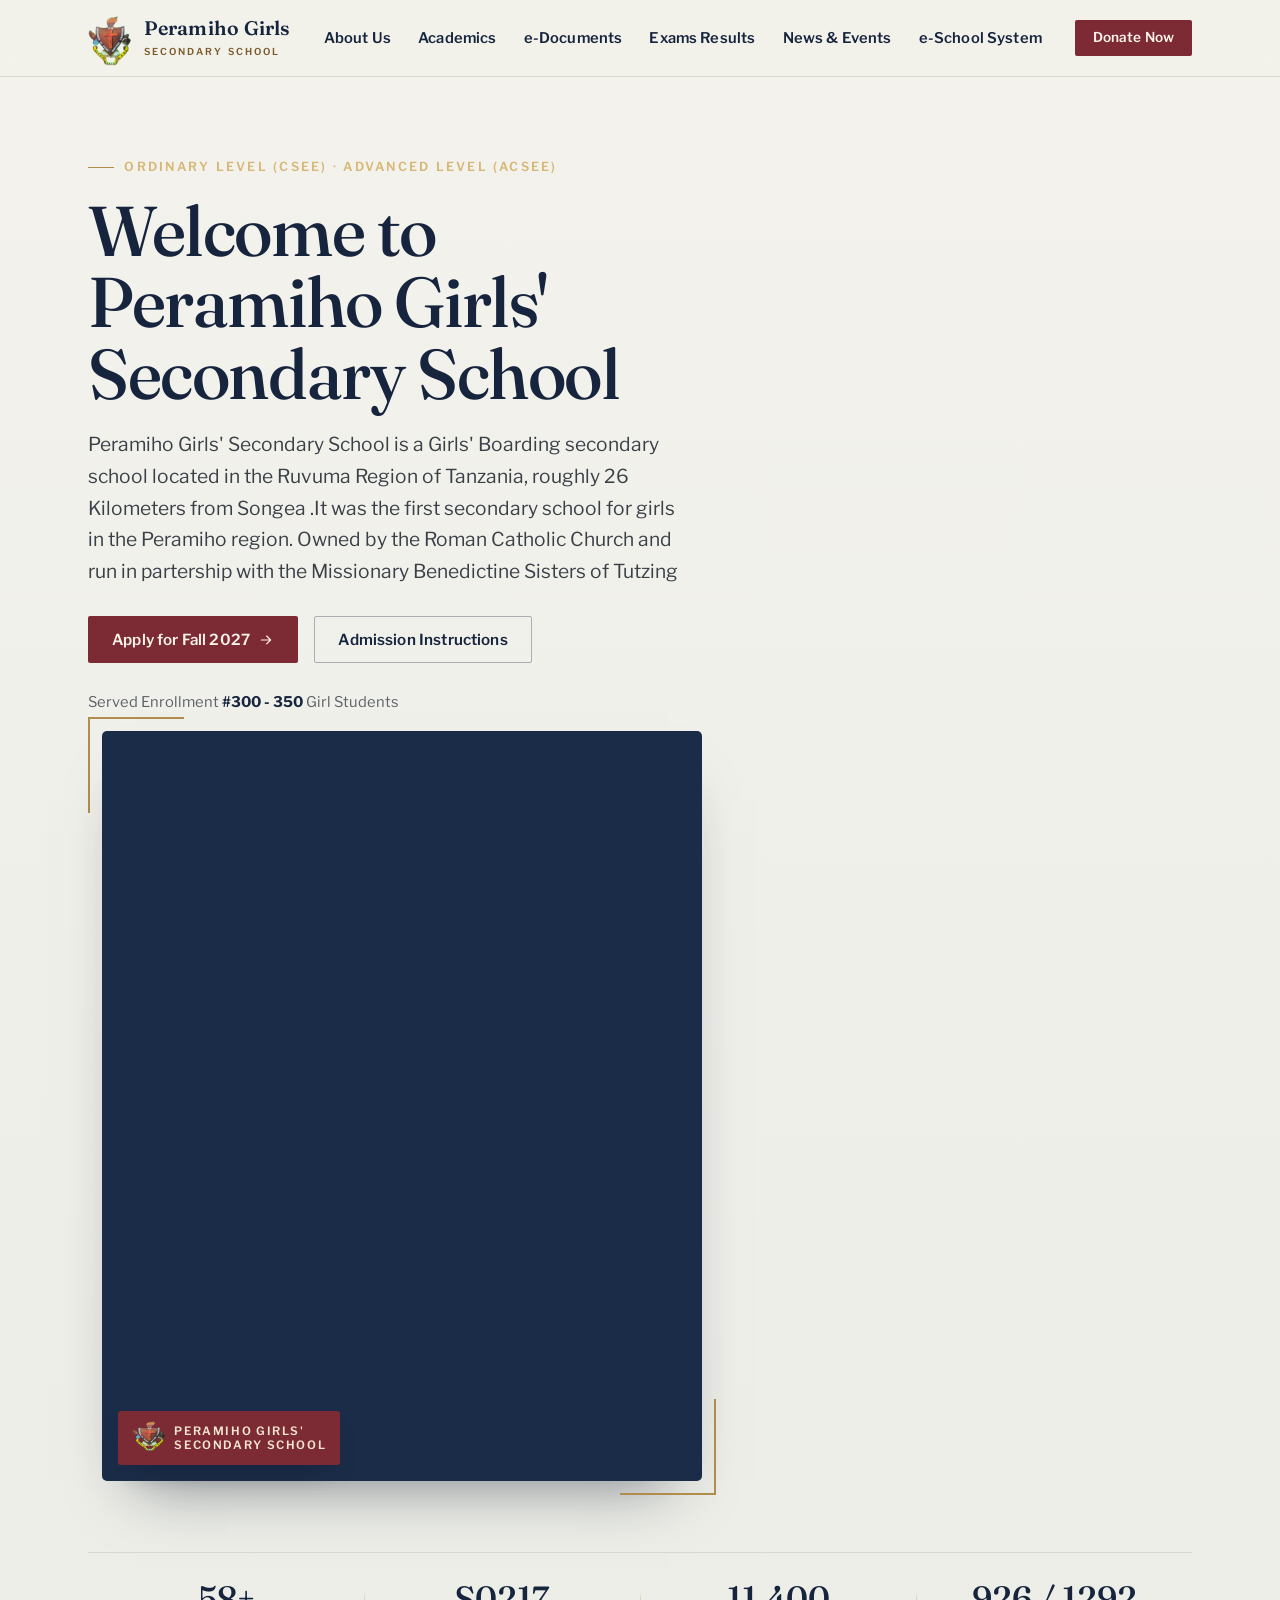
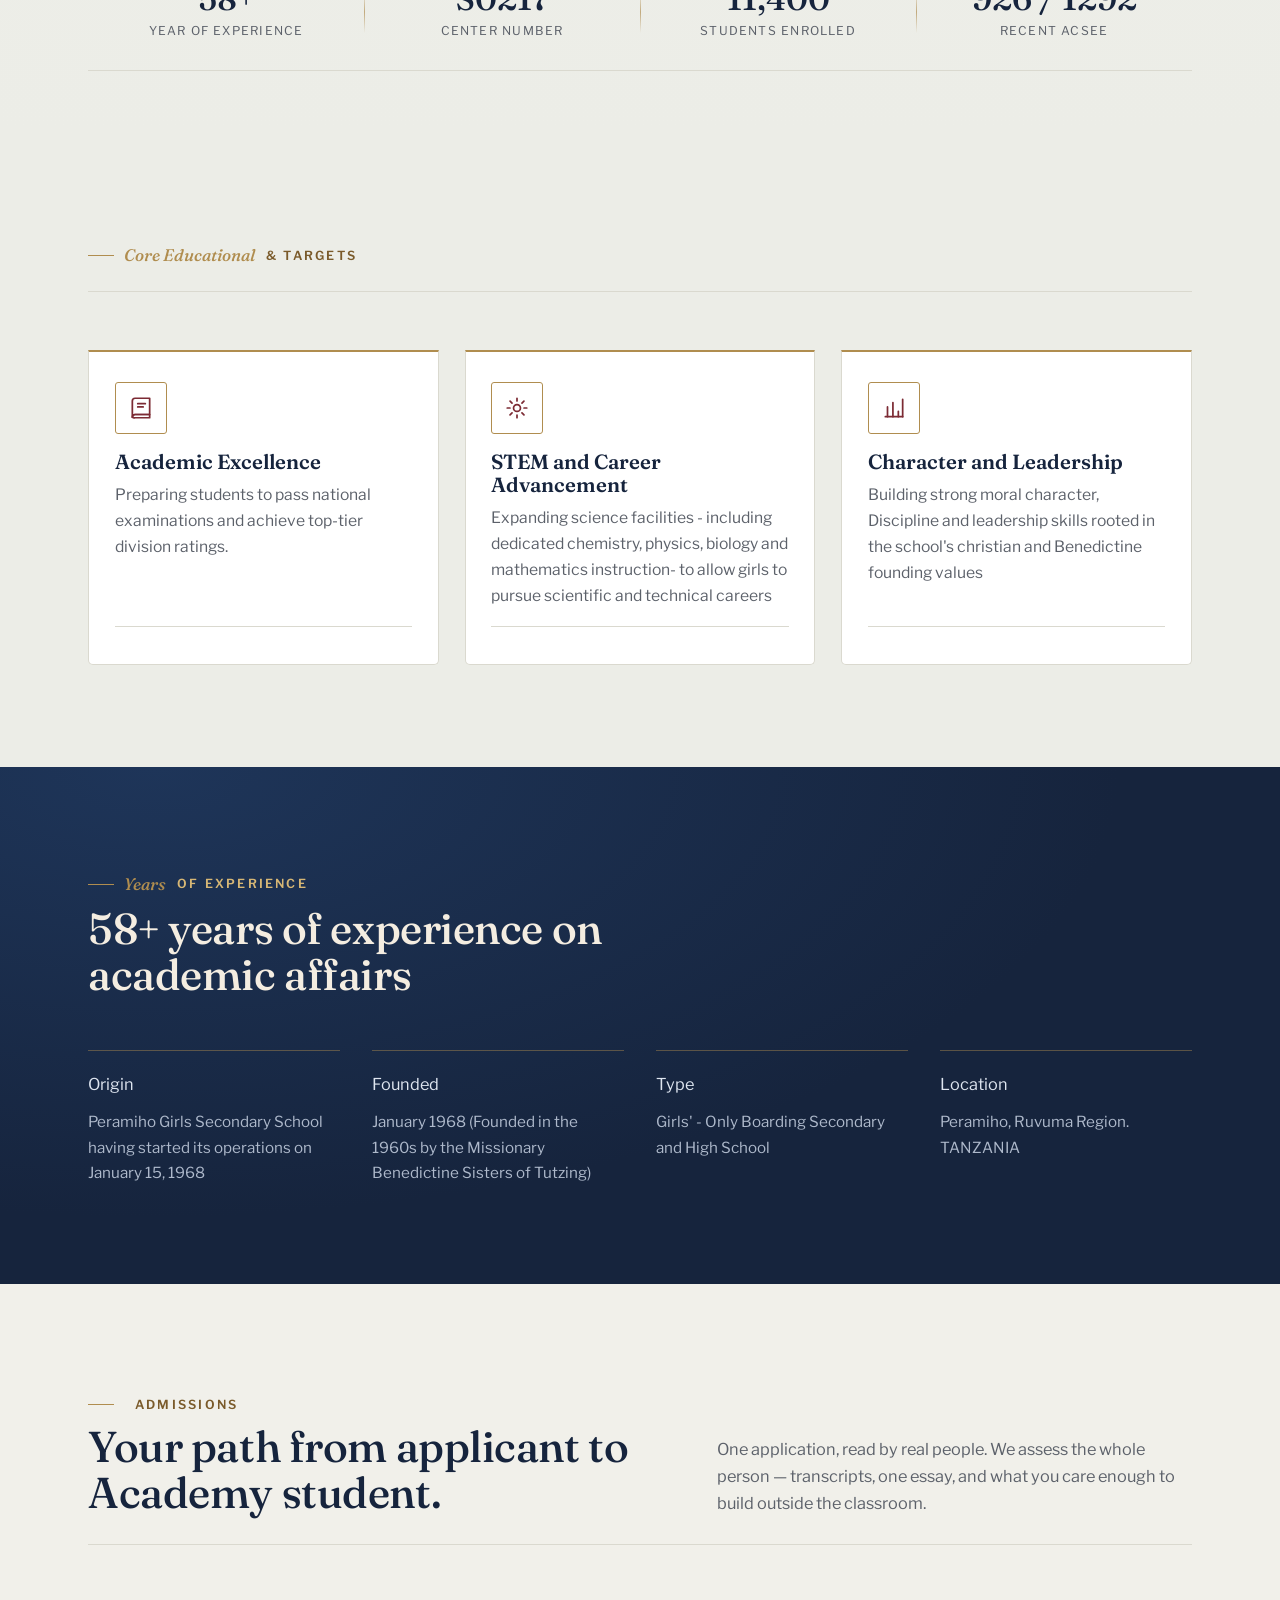
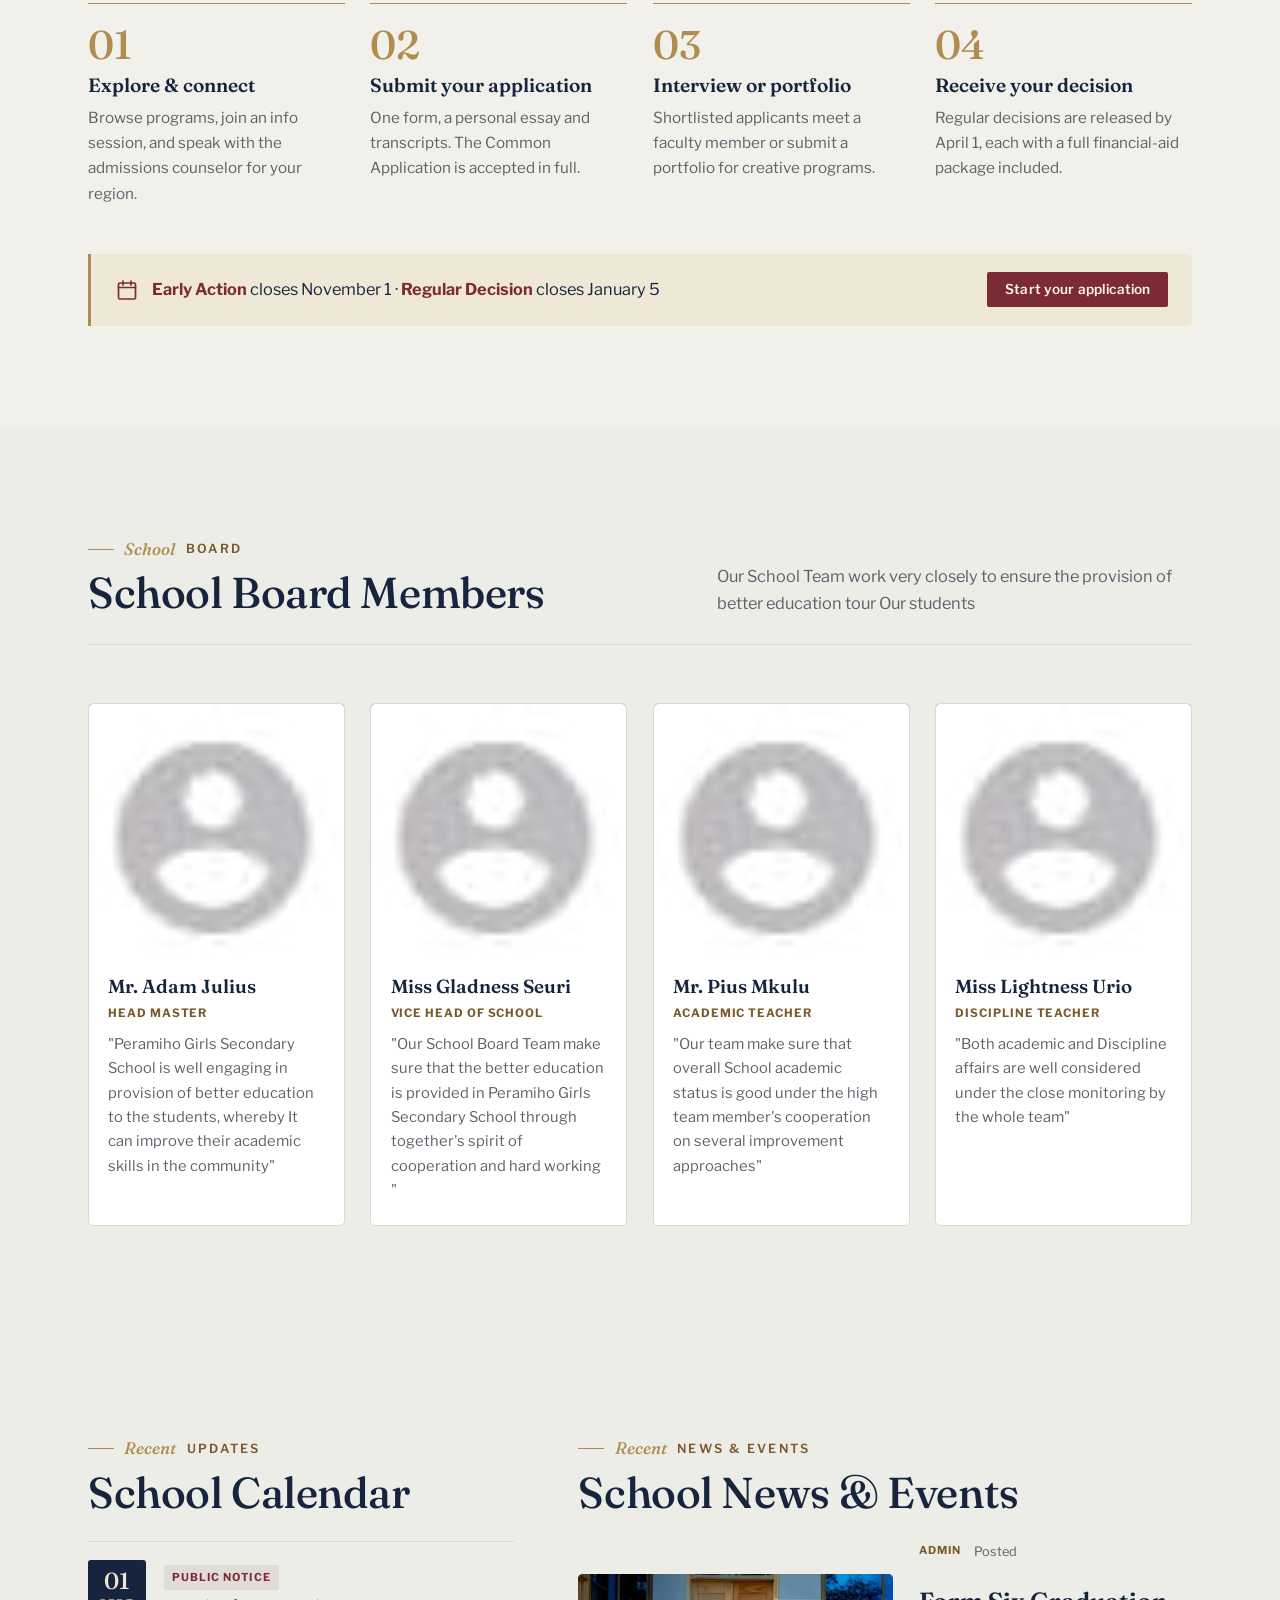
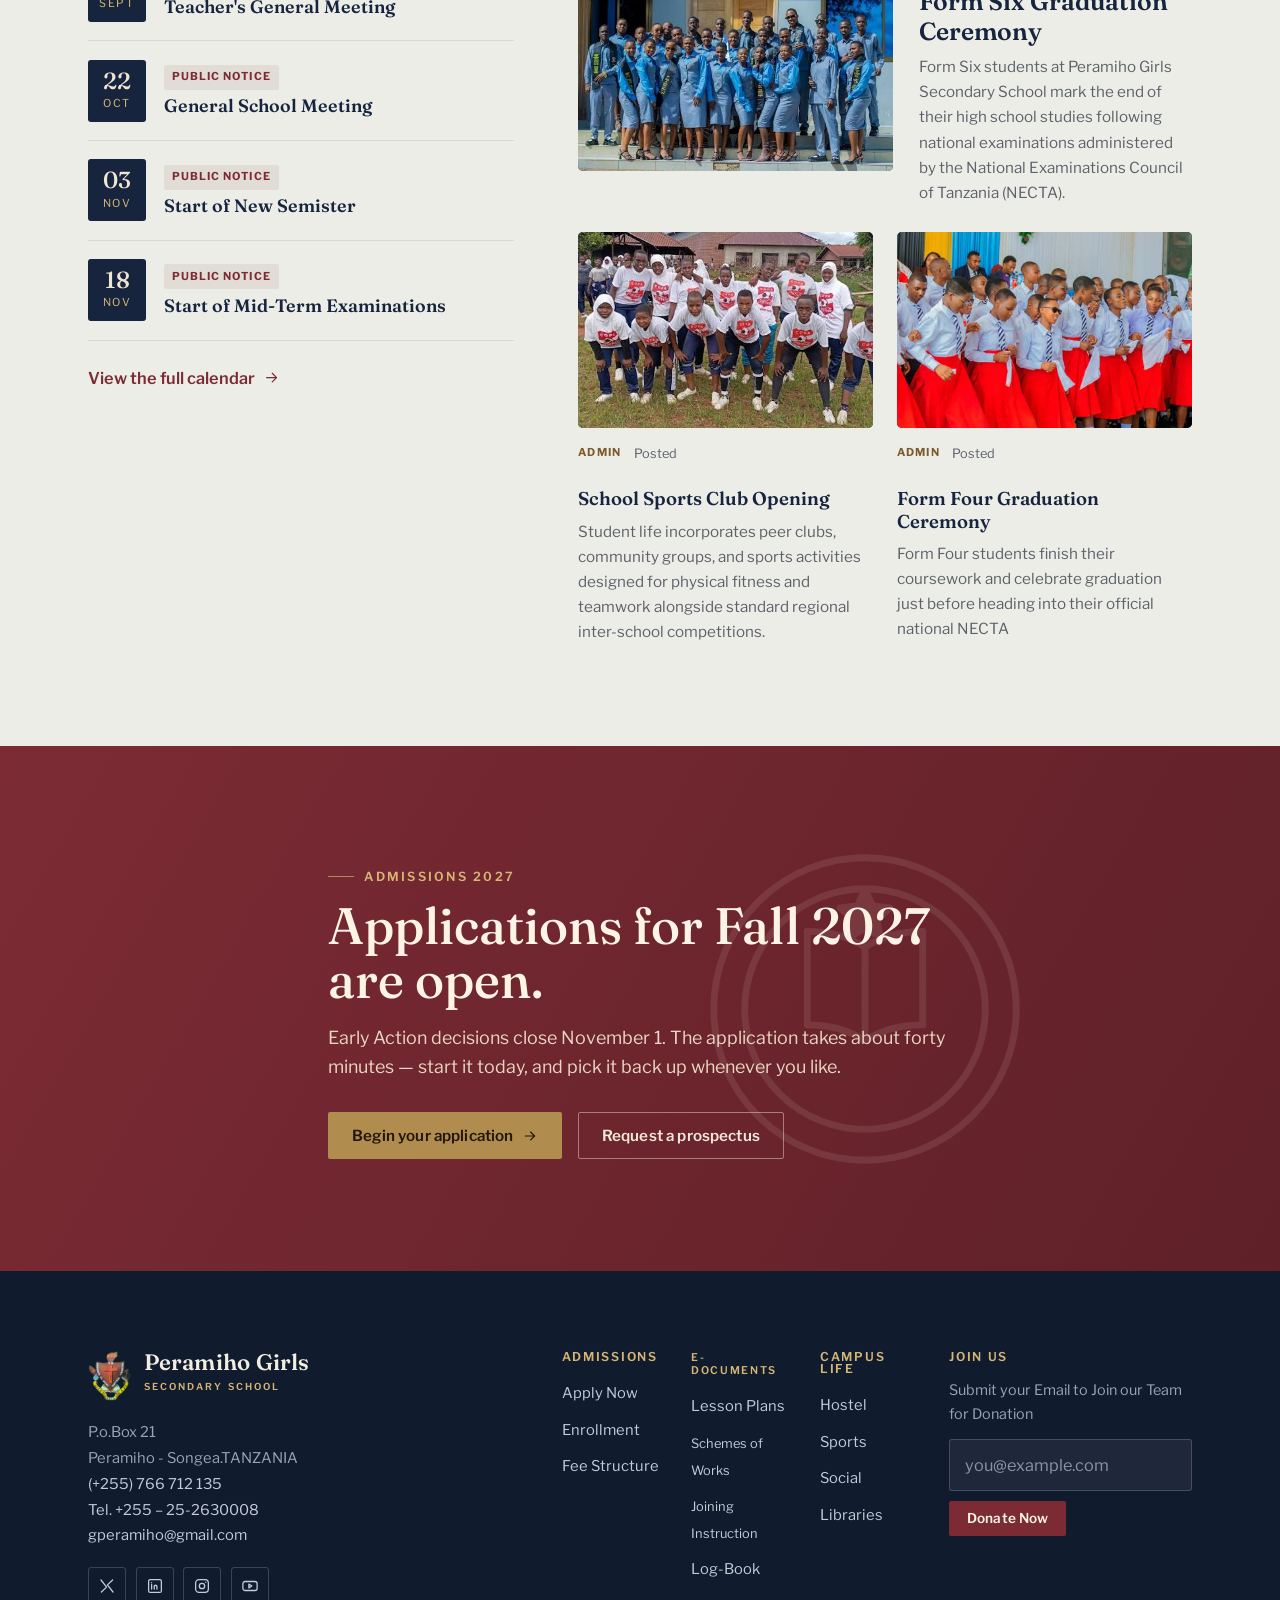
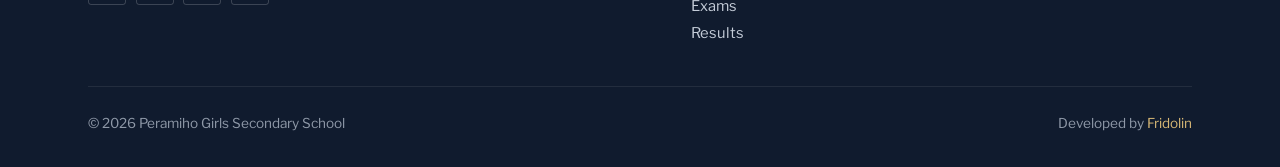
==== index.html @ ed7d409a "Add files via upload" ====
<!DOCTYPE html>
<html lang="en">
<head>
  <meta charset="UTF-8">
  <meta name="viewport" content="width=device-width, initial-scale=1">
  <title>Peramiho Girls Secondary | Home</title>
  <meta name="description" content="Academy is a free, prestigious university and college website template built on Bootstrap 5 — programs, admissions steps, faculty, events, campus gallery and news. Vanilla JavaScript, no dependencies.">
  <meta name="theme-color" content="#16243D">
  <meta property="og:title" content="Academy — Free University Website Template">
  <meta property="og:description" content="A collegiate, editorial Bootstrap 5 template for universities and colleges. Free for personal and commercial use.">
  <meta property="og:type" content="website">
  <meta property="og:image" content="img/hero.jpg">
  <link rel="preconnect" href="https://fonts.googleapis.com">
  <link rel="preconnect" href="https://fonts.gstatic.com" crossorigin>
  <link rel="stylesheet" href="https://fonts.googleapis.com/css2?family=Fraunces:opsz,wght@9..144,400;9..144,500;9..144,600;9..144,700&family=Libre+Franklin:wght@400;500;600;700&display=swap">
  <link rel="stylesheet" href="css/vendor/bootstrap.min.css">
  <link rel="stylesheet" href="css/style.css">
  <link rel="icon" href="img/peramihologo.png">
</head>
<body>
<a class="skip-link" href="#main">Skip to main content</a>

<!-- ============================ HEADER ============================ -->
<header class="site-header" id="top">
  <div class="shell site-header__inner">
    <a class="brand" href="index.html" aria-label="Academy University — home">
      <span class="brand__seal" aria-hidden="true">
         <img src="img/peramihologo.png" width="50" height="50" alt="">
         
      </span>
      <span class="brand__word">
        <strong><small>Peramiho Girls</small></strong>
        <em>Secondary School</em>
      </span>
    </a>

    <nav class="primary-nav" id="primary-nav" aria-label="Primary">
      <ul>
        <li><a href="#programs">About Us</a></li>
        <li><a href="academics.html">Academics</a></li>
       
        <li><a href="edocuments.html">e-Documents</a></li>
         <li><a href="eschool/studentlogin.php">Exams Results</a></li>
       
       
        <li><a href="events.html">News &amp; Events</a></li>
          <li><a href="eschool/">e-School System</a></li>
      </ul>
    </nav>

    <div class="site-header__actions">
      
      <a class="button button--primary button--sm" href="donate.html">Donate Now</a>
      <button class="nav-toggle" id="nav-toggle" aria-expanded="false" aria-controls="primary-nav" aria-label="Open menu">
        <span></span><span></span><span></span>
      </button>
    </div>
  </div>
</header>

<main id="main">

  <!-- ============================ HERO ============================ -->
  <section class="hero" aria-labelledby="hero-title">
    <div class="shell hero__grid">
      <div class="hero__body">
        <p class="eyebrow eyebrow--brass reveal">Ordinary Level (CSEE) · Advanced Level (ACSEE)</p>
        <h3 class="hero__title reveal" id="hero-title">Welcome to Peramiho Girls' Secondary School</h3>
        <p class="hero__lead reveal">
          Peramiho Girls' Secondary School is a Girls' Boarding secondary school located in the Ruvuma Region of Tanzania, roughly 26 Kilometers from Songea
          .It was the first secondary school for girls in the Peramiho region. Owned by the Roman Catholic Church and run in partership with the Missionary Benedictine Sisters of Tutzing</p>
        <div class="hero__cta reveal">
          <a class="button button--primary" href="#apply">Apply for Fall 2027
            <svg class="i" viewBox="0 0 24 24" aria-hidden="true"><path d="M5 12h14M13 6l6 6-6 6"/></svg>
          </a>
          <a class="button button--outline" href="#admissions">Admission Instructions</a>
        </div>
        <p class="hero__meta reveal">
          <span>Served Enrollment <strong>#300 - 350</strong> Girl Students</span>
            <div class="hero__figure reveal">
        <div class="frame frame--hero">
         
               <video autoplay muted loop id="myVideo"  width="600" height="600">
											<source src="peramihointro.mp4" type="video/mp4">
										</video>
       
              </div>
        <div class="hero__badge" aria-hidden="true">
          <span class="hero__badge-seal">
            <img src="img/peramihologo.png" width="50" height="30" alt="">
         
            
          </span>
          <span class="hero__badge-text">Peramiho Girls'<br>Secondary School</span>
        </div>
      </div>
    </div>
         
        </p>
      </div>
     
    <!-- credential ribbon -->
    <div class="shell">
      <ul class="ribbon reveal" aria-label="University at a glance">
        <li><span class="ribbon__num">58+</span><span class="ribbon__lbl">Year of Experience</span></li>
        <li><span class="ribbon__num">S0217</span><span class="ribbon__lbl">Center Number</span></li>
        <li><span class="ribbon__num">11,400</span><span class="ribbon__lbl">Students enrolled</span></li>
        <li><span class="ribbon__num">926 / 1292</span><span class="ribbon__lbl">Recent ACSEE</span></li>
      </ul>
    </div>
  </section>

  <!-- ============================ PROGRAMS ============================ -->
  <section class="section" id="programs" aria-labelledby="programs-title">
    <div class="shell">
      <div class="section-head">
        <div>
          <p class="eyebrow"><span class="num">Core Educational</span>  &amp; Targets</p>
       
        </div>
       
      </div>

      <div class="programs">
        <article class="program reveal">
          <span class="program__icon" aria-hidden="true">
            <svg viewBox="0 0 24 24"><path d="M4 5.5A2.5 2.5 0 0 1 6.5 3H20v15H6.5A2.5 2.5 0 0 0 4 20.5Z"/><path d="M4 20.5A2.5 2.5 0 0 1 6.5 18H20v3H6.5A2.5 2.5 0 0 1 4 20.5Z"/><path d="M9 8h7M9 11h5"/></svg>
          </span>
          <h3 class="program__name">Academic Excellence</h3>
          <p class="program__desc">Preparing students to pass national examinations and achieve top-tier division ratings.</p>
          <p class="program__meta">
        </p>
          </article>

        <article class="program reveal">
          <span class="program__icon" aria-hidden="true">
            <svg viewBox="0 0 24 24"><circle cx="12" cy="12" r="3.2"/><path d="M12 3v2.5M12 18.5V21M3 12h2.5M18.5 12H21M5.6 5.6l1.8 1.8M16.6 16.6l1.8 1.8M18.4 5.6l-1.8 1.8M7.4 16.6l-1.8 1.8"/></svg>
          </span>
          <h3 class="program__name"> STEM and Career Advancement</h3>
          <p class="program__desc">Expanding science facilities - including dedicated chemistry, physics, biology and mathematics instruction- to allow girls to pursue scientific and technical careers</p>
           <p class="program__meta">
        </p>
          </article>

        <article class="program reveal">
          <span class="program__icon" aria-hidden="true">
            <svg viewBox="0 0 24 24"><path d="M4 20h16"/><path d="M6 20V11M11 20V7M16 20v-5M20 20V4"/></svg>
          </span>
          <h3 class="program__name"> Character and Leadership</h3>
          <p class="program__desc">Building strong moral character, Discipline and leadership skills rooted in the school's christian and Benedictine founding values</p>
          <p class="program__meta">
        </p>
       
          </article>

  
      </div>
    </div>
  </section>

  

  <!-- ============================ STATS ============================ -->
  <section class="stats" aria-labelledby="stats-title">
    <div class="shell">
      <div class="stats__head">
        <p class="eyebrow eyebrow--brass"><span class="num">Years</span> of Experience</p>
        <h2 class="section-title section-title--light" id="stats-title"> 58+ years of experience on academic affairs
          
          </h2>
      </div>
      <div class="stats__grid">
        <div class="stat reveal">
          <span>Origin</span>
          <span class="stat__label">Peramiho Girls Secondary School having started its operations on January 15, 1968</span>
        </div>
        <div class="stat reveal">
         <span>Founded</span>
          <span class="stat__label">January 1968 (Founded in the 1960s by the Missionary Benedictine Sisters of Tutzing)
            </span>
        </div>
        <div class="stat reveal">
          <span>Type</span>
          <span class="stat__label">Girls' - Only Boarding Secondary and High School</span>
        </div>
        <div class="stat reveal">
          <span>Location</span>
          <span class="stat__label">Peramiho, Ruvuma Region. TANZANIA</span>
        </div>
      </div>
    </div>
  </section>

  

  <!-- ============================ ADMISSIONS STEPS ============================ -->
  <section class="section section--admissions" id="admissions" aria-labelledby="admissions-title">
    <div class="shell">
      <div class="section-head">
        <div>
          <p class="eyebrow"><span class="num"></span> Admissions</p>
          <h2 class="section-title" id="admissions-title">Your path from applicant to Academy student.</h2>
        </div>
        <p class="section-head__note">One application, read by real people. We assess the whole person —
          transcripts, one essay, and what you care enough to build outside the classroom.</p>
      </div>

      <ol class="steps">
        <li class="step reveal">
          <span class="step__num">01</span>
          <h3 class="step__title">Explore &amp; connect</h3>
          <p>Browse programs, join an info session, and speak with the admissions counselor for your region.</p>
        </li>
        <li class="step reveal">
          <span class="step__num">02</span>
          <h3 class="step__title">Submit your application</h3>
          <p>One form, a personal essay and transcripts. The Common Application is accepted in full.</p>
        </li>
        <li class="step reveal">
          <span class="step__num">03</span>
          <h3 class="step__title">Interview or portfolio</h3>
          <p>Shortlisted applicants meet a faculty member or submit a portfolio for creative programs.</p>
        </li>
        <li class="step reveal">
          <span class="step__num">04</span>
          <h3 class="step__title">Receive your decision</h3>
          <p>Regular decisions are released by April 1, each with a full financial-aid package included.</p>
        </li>
      </ol>

      <div class="deadline reveal">
        <div class="deadline__text">
          <svg class="i" viewBox="0 0 24 24" aria-hidden="true"><rect x="3.5" y="5" width="17" height="16" rx="1.5"/><path d="M3.5 9.5h17M8 3v4M16 3v4"/></svg>
          <p><strong>Early Action</strong> closes <time datetime="2026-11-01">November 1</time> ·
            <strong>Regular Decision</strong> closes <time datetime="2027-01-05">January 5</time></p>
        </div>
        <a class="button button--primary button--sm" href="#apply">Start your application</a>
      </div>
    </div>
  </section>

  <!-- ============================ FACULTY ============================ -->
  <section class="section section--faculty" id="faculty" aria-labelledby="faculty-title">
    <div class="shell">
      <div class="section-head">
        <div>
          <p class="eyebrow"><span class="num">School</span> Board</p>
          <h2 class="section-title" id="faculty-title">School Board Members</h2>
        </div>
        <p class="section-head__note">Our School Team work very closely to ensure the provision of better education tour Our students
         
          </p>
      </div>

      <div class="faculty">
        <article class="prof reveal">
          <div class="prof__photo"><img src="img/profile.JPG" width="100" height="100" alt="Portrait of Dr. Eleanor Vance"></div>
        
          <div class="prof__body">
            <h3 class="prof__name">Mr. Adam Julius</h3>
            <p class="prof__role">Head Master</p>
            <p class="prof__note">"Peramiho Girls Secondary School is well engaging in provision of better education to the students, whereby It can improve their academic skills in the community"</p>
          </div>
        </article>
        <article class="prof reveal">
         <div class="prof__photo"><img src="img/profile.JPG" width="100" height="100" alt="Portrait of Dr. Eleanor Vance"></div>
        
          <div class="prof__body">
            <h3 class="prof__name">Miss Gladness Seuri</h3>
            <p class="prof__role">Vice Head of School</p>
            <p class="prof__note">"Our School Board Team make sure that the better education is provided in Peramiho Girls Secondary School through together's spirit of cooperation and hard working "</p>
          </div>
        </article>
        <article class="prof reveal">
         <div class="prof__photo"><img src="img/profile.JPG" width="100" height="100" alt="Portrait of Dr. Eleanor Vance"></div>
        
          <div class="prof__body">
            <h3 class="prof__name">Mr. Pius Mkulu</h3>
            <p class="prof__role">Academic Teacher</p>
            <p class="prof__note">"Our team make sure that overall School academic status is good under the high team member's cooperation on several improvement approaches"</p>
          </div>
        </article>
        <article class="prof reveal">
          <div class="prof__photo"><img src="img/profile.JPG" width="100" height="100" alt="Portrait of Dr. Eleanor Vance"></div>
        
          <div class="prof__body">
            <h3 class="prof__name">Miss Lightness Urio</h3>
            <p class="prof__role">Discipline Teacher</p>
            <p class="prof__note">"Both academic and Discipline affairs are well considered under the close monitoring by the whole team"</p>
          </div>
        </article>
      </div>
    </div>
  </section>

  <!-- ============================ EVENTS + NEWS ============================ -->
  <section class="section section--news" id="news" aria-labelledby="news-title">
    <div class="shell news__grid">

      <div class="events">
        <p class="eyebrow"><span class="num">Recent</span> Updates</p>
        <h2 class="section-title" id="news-title">School Calendar</h2>
        <ul class="event-list">
          <li class="event reveal">
            <span class="event__date"><span class="event__day">01</span><span class="event__mon">Sept</span></span>
            <div class="event__body">
              <span class="tag">Public Notice</span>
              <h3 class="event__title">Teacher's General Meeting</h3>
             
            </div>
          </li>
          <li class="event reveal">
            <span class="event__date"><span class="event__day">22</span><span class="event__mon">Oct</span></span>
            <div class="event__body">
              <span class="tag">Public Notice</span>
              <h3 class="event__title">General School Meeting</h3>
             
            </div>
          </li>
          <li class="event reveal">
            <span class="event__date"><span class="event__day">03</span><span class="event__mon">Nov</span></span>
            <div class="event__body">
              <span class="tag">Public Notice</span>
              <h3 class="event__title">Start of New Semister</h3>
             
            </div>
          </li>
          <li class="event reveal">
            <span class="event__date"><span class="event__day">18</span><span class="event__mon">Nov</span></span>
            <div class="event__body">
              <span class="tag">Public Notice</span>
              <h3 class="event__title">Start of Mid-Term Examinations</h3>
             
            </div>
          </li>
        </ul>
        <a class="textlink" href="eschool/">View the full calendar
          <svg class="i" viewBox="0 0 24 24" aria-hidden="true"><path d="M5 12h14M13 6l6 6-6 6"/></svg></a>
      </div>

      <div class="stories">
        <p class="eyebrow"><span class="num">Recent</span> News & Events</p>
        <h2 class="section-title">School News & Events</h2>
        <div class="story-grid">
          <article class="story reveal">
            <a class="story__media frame" href="#news">
              <img src="img/formsix.jpg" width="1000" height="800" alt="Researcher examining data on a screen in an astrophysics lab">
            </a>
            <div class="story__body">
              <p class="story__meta"><span class="tag tag--plain">Admin</span>Posted</p>
              <h3 class="story__title"><a href="#news">Form Six Graduation Ceremony</a></h3>
              <p class="story__excerpt">Form Six students at Peramiho Girls Secondary School mark the end of their high school studies following national examinations administered by the National Examinations Council of Tanzania (NECTA).</p>
            </div>
          </article>
          <article class="story reveal">
            <a class="story__media frame" href="#news">
              <img src="img/sportsclub.jpg" width="1000" height="800" alt="Graduates in caps and gowns celebrating at commencement">
            </a>
            <div class="story__body">
              <p class="story__meta"><span class="tag tag--plain">Admin</span>Posted</p>
              <h3 class="story__title"><a href="#news">School Sports Club Opening</a></h3>
              <p class="story__excerpt">Student life incorporates peer clubs, community groups, and sports activities designed for physical fitness and teamwork alongside standard regional inter-school competitions. </p>
            </div>
          </article>
          <article class="story reveal">
            <a class="story__media frame" href="#news">
              <img src="img/formfour.jpg" width="1000" height="800" alt="Newly opened glass and stone library wing on campus">
            </a>
            <div class="story__body">
              <p class="story__meta"><span class="tag tag--plain">Admin</span>Posted</p>
              <h3 class="story__title"><a href="#news">Form Four Graduation Ceremony</a></h3>
              <p class="story__excerpt">Form Four students finish their coursework and celebrate graduation just before heading into their official national NECTA</p>
            </div>
          </article>
        </div>
      </div>

    </div>
  </section>

  <!-- ============================ APPLY CTA ============================ -->
  <section class="apply" id="apply" aria-labelledby="apply-title">
    <div class="shell apply__inner">
      <div class="apply__seal" aria-hidden="true">
        <svg viewBox="0 0 48 48" role="img" focusable="false">
          <circle class="ring" cx="24" cy="24" r="22"/>
          <circle class="ring ring--in" cx="24" cy="24" r="17.5"/>
          <path class="page" d="M24 15c-2.6-1.7-5.5-2.3-8.4-2.3v13.6c2.9 0 5.8.6 8.4 2.3 2.6-1.7 5.5-2.3 8.4-2.3V12.7c-2.9 0-5.8.6-8.4 2.3Z"/>
          <path class="page" d="M24 15v13.6"/>
          <path class="star" d="M24 6.6l1.1 2.4 2.5.3-1.9 1.7.5 2.5L24 12.3l-2.2 1.2.5-2.5-1.9-1.7 2.5-.3L24 6.6Z"/>
        </svg>
      </div>
      <p class="eyebrow eyebrow--brass">Admissions 2027</p>
      <h2 class="apply__title" id="apply-title">Applications for Fall 2027 are open.</h2>
      <p class="apply__lead">Early Action decisions close November 1. The application takes about forty
        minutes — start it today, and pick it back up whenever you like.</p>
      <div class="apply__cta">
        <a class="button button--brass" href="application.html">Begin your application
          <svg class="i" viewBox="0 0 24 24" aria-hidden="true"><path d="M5 12h14M13 6l6 6-6 6"/></svg></a>
        <a class="button button--ghost" href="#admissions">Request a prospectus</a>
      </div>
    </div>
  </section>

</main>

<!-- ============================ FOOTER ============================ -->
<footer class="site-footer" role="contentinfo">
  <div class="shell">
    <div class="footer__top">
      <div class="footer__brand">
        <a class="brand brand--footer" href="#top" aria-label="Academy University — home">
          <span class="brand__seal" aria-hidden="true">
            <img src="img/peramihologo.png" width="50" height="50" alt="">
         
          </span>
          <span class="brand__word">
            <strong>Peramiho Girls</strong>
            <em>Secondary School</em>
          </span>
        </a>
        <address class="footer__addr">
        P.o.Box 21<br>
          Peramiho - Songea.TANZANIA<br>
         
             <a href="tel:+255766712135">(+255) 766 712 135 
          </a><br>
           <a href="tel:+255252630008">Tel. +255 – 25-2630008 
            </a><br>
          <a href="mailto:gperamiho@gmail.com">gperamiho@gmail.com</a>
        </address>
        <div class="footer__social">
          <a href="#news" aria-label="Academy on X">
            <svg class="i" viewBox="0 0 24 24" aria-hidden="true"><path d="M4 4l7.5 9.5L4.5 20M20 20l-7.5-9.5L19.5 4"/></svg>
          </a>
          <a href="#news" aria-label="Academy on LinkedIn">
            <svg class="i" viewBox="0 0 24 24" aria-hidden="true"><rect x="3.5" y="3.5" width="17" height="17" rx="2"/><path d="M7.5 10v6M7.5 7.5v.01M11 16v-3.2a1.8 1.8 0 0 1 3.6 0V16M11 12v4"/></svg>
          </a>
          <a href="#news" aria-label="Academy on Instagram">
            <svg class="i" viewBox="0 0 24 24" aria-hidden="true"><rect x="3.5" y="3.5" width="17" height="17" rx="4.5"/><circle cx="12" cy="12" r="3.6"/><path d="M17 7v.01"/></svg>
          </a>
          <a href="#news" aria-label="Academy on YouTube">
            <svg class="i" viewBox="0 0 24 24" aria-hidden="true"><rect x="2.5" y="6" width="19" height="12" rx="3"/><path d="M10.5 9.5l4 2.5-4 2.5Z"/></svg>
          </a>
        </div>
      </div>

      <nav class="footer__cols" aria-label="Footer">
        <div class="footer__col">
          <h2>Admissions</h2>
          <ul>
            <li><a href="#apply">Apply Now</a></li>
            <li><a href="eschool/">Enrollment</a></li>
            <li><a href="eschool/">Fee Structure</a></li>
      
          </ul>
        </div>
        <div class="footer__col">
          <h2><small>e-Documents</small></h2>
          <ul>
            <li><a href="#programs">Lesson Plans</a></li>
             <li><a href="#programs"><small>Schemes of Works</small></a></li>
            <li><a href="peramihojoininginstruction.pdf"><small>Joining Instruction</small></a></li>
            <li><a href="peramihologbook.pdf">Log-Book</a></li>
            <li><a href="#about">Exams Results</a></li>
           
          </ul>
        </div>
        <div class="footer__col">
          <h2>Campus Life</h2>
          <ul>
            <li><a href="#campus">Hostel</a></li>
            <li><a href="#campus">Sports</a></li>
            <li><a href="#campus">Social</a></li>
            <li><a href="#about">Libraries</a></li>
            
          </ul>
        </div>
        <div class="footer__col footer__col--wide">
          <h2>Join Us</h2>
          <p class="footer__note">Submit your Email to Join our Team for Donation</p>
          <form class="subscribe" id="subscribe" novalidate>
            <label class="visually-hidden" for="sub-email">Email address</label>
            <input type="email" id="sub-email" name="email" placeholder="you@example.com" autocomplete="email" required>
            <button type="submit" class="button button--primary button--sm">Donate Now</button>
            <p class="subscribe__msg" id="sub-msg" role="status" aria-live="polite"></p>
          </form>
        </div>
      </nav>
    </div>

    <div class="footer__bottom">
      <p>© 2026 Peramiho Girls Secondary School</p>
      <p class="footer__credit">Developed by <a href="https://fmpiza.github.io/webfridolin" rel="noopener">Fridolin</a>
       </p>
    </div>
  </div>
</footer>

<script src="js/vendor/bootstrap.bundle.min.js"></script>
<script src="js/main.js"></script>

<script type="application/ld+json">
{
  "@context": "https://schema.org",
  "@type": "CollegeOrUniversity",
  "name": "Academy University",
  "url": "https://uicookies.com/",
  "slogan": "Per Studia Ad Astra",
  "foundingDate": "1887",
  "description": "Academy is an independent research university in Ashcroft, Massachusetts, with nine faculties and more than 120 degree programs.",
  "address": {
    "@type": "PostalAddress",
    "streetAddress": "300 Elm Row",
    "addressLocality": "Ashcroft",
    "addressRegion": "MA",
    "postalCode": "01984",
    "addressCountry": "US"
  },
  "numberOfStudents": 11400
}
</script>
</body>
</html>
---- css/style.css ----
/* =============================================================
   Academy — Free University / College Website Template
   uiCookies · Palette "Heritage Quad" · Fraunces + Libre Franklin
   ============================================================= */

:root{
  --navy:      #16243D;   /* collegiate ink — headings, header words, footer */
  --navy-700:  #1F3350;
  --navy-800:  #101B2E;   /* footer base */
  --garnet:    #7C2B34;   /* heritage crimson — primary CTA, links, accents */
  --garnet-600:#68222A;
  --brass:     #B08D4F;   /* antique gold — hairlines, seal, on-dark accents */
  --brass-light:#D7B775;  /* brass on dark backgrounds */
  --brass-ink: #7A5A2A;   /* brass text on light (accessible) */
  --brass-tint:#F0E8D7;   /* pale brass wash */
  --stone:     #ECEDE7;   /* page background — hued limestone, not grey/cream */
  --card:      #FFFFFF;
  --line:      #DAD9CF;
  --line-soft: #E7E6DD;
  --ink:       #22262D;
  --ink-soft:  #3A4048;
  --muted:     #5C616A;
  --r:         5px;
  --shadow-sm: 0 2px 10px rgba(16,27,46,.05);
  --shadow-md: 0 22px 44px -22px rgba(16,27,46,.30);
  --container: 1200px;
  --ff-display:"Fraunces", Georgia, "Times New Roman", serif;
  --ff-body:   "Libre Franklin", system-ui, -apple-system, "Segoe UI", sans-serif;
}

*{ box-sizing:border-box; }
html{ scroll-behavior:smooth; -webkit-text-size-adjust:100%; }
body{
  margin:0;
  font-family:var(--ff-body);
  font-size:1.02rem;
  line-height:1.65;
  color:var(--ink);
  background:var(--stone);
  font-optical-sizing:auto;
  -webkit-font-smoothing:antialiased;
  -moz-osx-font-smoothing:grayscale;
}
img{ max-width:100%; display:block; }
h1,h2,h3{ margin:0; }
p{ margin:0 0 1rem; }
p:last-child{ margin-bottom:0; }
a{ color:var(--garnet); }
[id]{ scroll-margin-top:92px; }

svg.i{
  fill:none; stroke:currentColor; stroke-width:1.7;
  stroke-linecap:round; stroke-linejoin:round;
  display:inline-block; vertical-align:middle; flex:none;
}

.shell{
  width:100%;
  max-width:var(--container);
  margin-inline:auto;
  padding-inline:clamp(20px, 5vw, 48px);
}

/* ---------- accessibility helpers ---------- */
.visually-hidden{
  position:absolute!important; width:1px; height:1px; padding:0;
  margin:-1px; overflow:hidden; clip:rect(0 0 0 0); white-space:nowrap; border:0;
}
.skip-link{
  position:absolute; left:16px; top:-64px; z-index:300;
  background:var(--garnet); color:#fff; padding:.7rem 1.1rem;
  border-radius:0 0 4px 4px; text-decoration:none; font-weight:600;
  transition:top .2s ease;
}
.skip-link:focus{ top:0; }
:focus-visible{ outline:2px solid var(--brass); outline-offset:3px; border-radius:2px; }

/* ---------- buttons ---------- */
.button{
  display:inline-flex; align-items:center; gap:.5rem;
  font:600 .95rem/1 var(--ff-body); letter-spacing:.01em;
  padding:.9rem 1.45rem; border-radius:2px; border:1px solid transparent;
  cursor:pointer; text-decoration:none; white-space:nowrap;
  transition:background .2s, color .2s, border-color .2s, transform .2s, box-shadow .2s;
}
.button .i{ width:1.05em; height:1.05em; transition:transform .2s ease; }
.button:hover .i{ transform:translateX(3px); }
.button--sm{ padding:.62rem 1.05rem; font-size:.85rem; }
.button--primary{ background:var(--garnet); color:#fdf4e9; }
.button--primary:hover{ background:var(--garnet-600); transform:translateY(-1px); box-shadow:0 12px 22px -12px rgba(124,43,52,.7); }
.button--outline{ background:transparent; color:var(--navy); border-color:rgba(22,36,61,.32); }
.button--outline:hover{ background:var(--navy); color:#fff; border-color:var(--navy); }
.button--brass{ background:var(--brass); color:#20160a; }
.button--brass:hover{ background:#c39a58; transform:translateY(-1px); }
.button--ghost{ background:transparent; color:#f5e9d8; border-color:rgba(245,233,216,.45); }
.button--ghost:hover{ background:rgba(255,255,255,.09); border-color:#f5e9d8; }

/* ---------- eyebrow / section heads ---------- */
.eyebrow{
  display:inline-flex; align-items:center; gap:.65rem;
  font:600 .78rem/1 var(--ff-body); letter-spacing:.18em; text-transform:uppercase;
  color:var(--brass-ink); margin:0 0 .3rem;
}
.eyebrow::before{ content:""; width:26px; height:1px; background:var(--brass); flex:none; }
.eyebrow--brass{ color:var(--brass-light); }
.eyebrow--brass::before{ background:var(--brass); }
.eyebrow .num{
  font-family:var(--ff-display); font-style:italic; font-weight:500;
  letter-spacing:0; text-transform:none; color:var(--brass); font-size:1.05rem;
}

.section{ padding:clamp(4rem, 8vw, 7rem) 0; }
.section-head{
  display:grid; grid-template-columns:1.1fr .9fr; gap:1.4rem 3rem; align-items:end;
  margin-bottom:clamp(2.2rem, 5vw, 3.6rem); padding-bottom:1.7rem;
  border-bottom:1px solid var(--line);
}
.section-head__note{ color:var(--muted); font-size:1.02rem; max-width:46ch; }
.section-title{
  font-family:var(--ff-display); font-weight:500; color:var(--navy);
  font-size:clamp(1.8rem, 3.6vw, 2.7rem); line-height:1.08; letter-spacing:-.01em;
  margin-top:.5rem; max-width:20ch;
}
.section-title--light{ color:#f4ede1; }
@media(max-width:820px){
  .section-head{ grid-template-columns:1fr; align-items:start; }
  .section-title{ max-width:26ch; }
}

/* ---------- brand / seal ---------- */
.brand{ display:inline-flex; align-items:center; gap:.72rem; text-decoration:none; }
.brand__seal{ width:44px; height:44px; flex:none; }
.brand__seal svg{ width:100%; height:100%; display:block; }
.brand__seal svg circle, .brand__seal svg path{ fill:none; stroke-linecap:round; stroke-linejoin:round; }
.brand__seal .ring{ stroke:var(--navy); stroke-width:1.4; }
.brand__seal .ring--in{ stroke:var(--brass); stroke-width:1; }
.brand__seal .page{ stroke:var(--garnet); stroke-width:1.4; }
.brand__seal .scroll{ stroke:var(--brass); stroke-width:1.2; }
.brand__seal .star{ stroke:var(--brass); fill:var(--brass); stroke-width:.6; }
.brand__word strong{
  display:block; font-family:var(--ff-display); font-weight:600; font-size:1.4rem;
  color:var(--navy); line-height:1; letter-spacing:.01em;
}
.brand__word em{
  display:block; font-style:normal; font-size:.6rem; letter-spacing:.22em;
  text-transform:uppercase; color:var(--brass-ink); margin-top:.32rem; font-weight:600;
}

/* ---------- header ---------- */
.site-header{
  position:sticky; top:0; z-index:100;
  background:rgba(243,242,236,.9); backdrop-filter:blur(10px); -webkit-backdrop-filter:blur(10px);
  border-bottom:1px solid var(--line);
  transition:box-shadow .25s ease, background .25s ease;
}
.site-header.is-scrolled{
  background:rgba(243,242,236,.97);
  box-shadow:0 8px 26px -16px rgba(16,27,46,.5);
}
.site-header__inner{
  display:flex; align-items:center; justify-content:space-between; gap:1.5rem;
  height:76px; position:relative;
}
.primary-nav ul{ list-style:none; display:flex; gap:1.7rem; margin:0; padding:0; }
.primary-nav a{
  position:relative; font:600 .92rem/1 var(--ff-body); color:var(--navy);
  text-decoration:none; padding:.45rem 0; letter-spacing:.01em;
}
.primary-nav a::after{
  content:""; position:absolute; left:0; right:0; bottom:-3px; height:2px;
  background:var(--brass); transform:scaleX(0); transform-origin:left; transition:transform .25s ease;
}
.primary-nav a:hover::after, .primary-nav a:focus-visible::after{ transform:scaleX(1); }
.site-header__actions{ display:flex; align-items:center; gap:1rem; }
.visit-link{ font:600 .9rem/1 var(--ff-body); color:var(--navy); text-decoration:none; }
.visit-link:hover{ color:var(--garnet); }
.nav-toggle{
  display:none; width:44px; height:44px; border:1px solid var(--line); background:#fff;
  border-radius:3px; flex-direction:column; align-items:center; justify-content:center; gap:4px; cursor:pointer;
}
.nav-toggle span{ width:20px; height:2px; background:var(--navy); transition:.25s ease; }
.nav-toggle[aria-expanded="true"] span:nth-child(1){ transform:translateY(6px) rotate(45deg); }
.nav-toggle[aria-expanded="true"] span:nth-child(2){ opacity:0; }
.nav-toggle[aria-expanded="true"] span:nth-child(3){ transform:translateY(-6px) rotate(-45deg); }

@media(max-width:980px){
  .primary-nav{
    position:absolute; top:100%; left:0; right:0; display:none;
    background:#fff; border-bottom:1px solid var(--line);
    box-shadow:0 22px 40px -22px rgba(16,27,46,.45);
  }
  .primary-nav.is-open{ display:block; }
  .primary-nav ul{ flex-direction:column; gap:0; padding:.4rem 0; }
  .primary-nav a{ display:block; padding:.95rem clamp(20px,5vw,48px); }
  .primary-nav li + li a{ border-top:1px solid var(--line-soft); }
  .primary-nav a::after{ display:none; }
  .nav-toggle{ display:flex; }
  .visit-link{ display:none; }
}

/* ---------- hero ---------- */
.hero{
  padding:clamp(2.6rem, 6vw, 4.5rem) 0 clamp(2.6rem, 5vw, 4rem);
  background:linear-gradient(180deg, #F3F2EC 0%, var(--stone) 100%);
}
.hero__grid{
  display:grid; grid-template-columns:1.05fr .95fr; gap:clamp(2rem, 5vw, 4.5rem); align-items:center;
}
.hero__title{
  font-family:var(--ff-display); font-weight:500; color:var(--navy);
  font-size:clamp(2.5rem, 6vw, 4.4rem); line-height:1.02; letter-spacing:-.02em;
  margin:1rem 0 1.2rem;
}
.hero__lead{ font-size:clamp(1.05rem, 1.5vw, 1.24rem); color:var(--ink-soft); max-width:46ch; margin-bottom:1.8rem; }
.hero__cta{ display:flex; gap:1rem; flex-wrap:wrap; margin-bottom:1.7rem; }
.hero__meta{ display:flex; align-items:center; gap:.9rem; flex-wrap:wrap; font-size:.92rem; color:var(--muted); }
.hero__meta strong{ color:var(--navy); }
.dot{ width:4px; height:4px; border-radius:50%; background:var(--brass); display:inline-block; }

.hero__figure{ position:relative; margin:14px; }
.hero__figure::before, .hero__figure::after{ content:""; position:absolute; width:96px; height:96px; pointer-events:none; }
.hero__figure::before{ top:-14px; left:-14px; border-top:2px solid var(--brass); border-left:2px solid var(--brass); }
.hero__figure::after{ bottom:-14px; right:-14px; border-bottom:2px solid var(--brass); border-right:2px solid var(--brass); }

.frame{ position:relative; overflow:hidden; background:#1b2c48; border-radius:var(--r); }
.frame img{ position:absolute; inset:0; width:100%; height:100%; object-fit:cover; }
.frame--hero{ aspect-ratio:4/5; box-shadow:0 34px 60px -34px rgba(16,27,46,.55); }

.hero__badge{
  position:absolute; left:16px; bottom:16px; z-index:3;
  display:flex; align-items:center; gap:.55rem;
  background:var(--garnet); color:#f5e6d3; padding:.6rem .85rem; border-radius:3px;
  box-shadow:0 14px 26px -14px rgba(16,27,46,.6);
}
.hero__badge-seal{ width:34px; height:34px; flex:none; }
.hero__badge-seal svg{ width:100%; height:100%; display:block; }
.hero__badge-seal svg *{ fill:none; stroke:#f5e6d3; stroke-width:1.2; stroke-linecap:round; stroke-linejoin:round; }
.hero__badge-seal .star{ fill:#f0d9a8; stroke:#f0d9a8; }
.hero__badge-text{ font:600 .72rem/1.25 var(--ff-body); letter-spacing:.14em; text-transform:uppercase; }

/* ---------- credential ribbon ---------- */
.ribbon{
  list-style:none; margin:clamp(2.6rem,5vw,3.6rem) 0 0; padding:1.6rem 0;
  display:grid; grid-template-columns:repeat(4,1fr); text-align:center;
  border-top:1px solid var(--line); border-bottom:1px solid var(--line);
}
.ribbon li{ position:relative; padding:.2rem 1rem; }
.ribbon li + li::before{
  content:""; position:absolute; left:0; top:18%; height:64%; width:1px;
  background:linear-gradient(180deg, transparent, rgba(176,141,79,.7), transparent);
}
.ribbon__num{ display:block; font-family:var(--ff-display); font-weight:500; color:var(--navy); font-size:clamp(1.5rem,3vw,2.1rem); line-height:1; }
.ribbon__lbl{ display:block; margin-top:.35rem; font-size:.76rem; letter-spacing:.1em; text-transform:uppercase; color:var(--muted); }
@media(max-width:640px){
  .ribbon{ grid-template-columns:repeat(2,1fr); gap:1.4rem 0; }
  .ribbon li::before{ display:none; }
}

/* ---------- programs ---------- */
.programs{ display:grid; grid-template-columns:repeat(3,1fr); gap:1.6rem; }
.program{
  background:var(--card); border:1px solid var(--line); border-top:2px solid var(--brass);
  padding:1.9rem 1.6rem 1.4rem; border-radius:0 0 var(--r) var(--r);
  display:flex; flex-direction:column; gap:.55rem;
  transition:box-shadow .25s ease, transform .25s ease, border-color .25s ease;
}
.program:hover{ box-shadow:var(--shadow-md); transform:translateY(-4px); }
.program__icon{
  width:52px; height:52px; display:grid; place-items:center;
  border:1px solid var(--brass); border-radius:3px; color:var(--garnet); margin-bottom:.4rem;
}
.program__icon svg{ width:26px; height:26px; fill:none; stroke:currentColor; stroke-width:1.6; stroke-linecap:round; stroke-linejoin:round; }
.program__name{ font-family:var(--ff-display); font-weight:600; font-size:1.28rem; color:var(--navy); line-height:1.15; }
.program__desc{ color:var(--muted); font-size:.98rem; flex:1; margin:0; }
.program__meta{
  display:flex; align-items:center; justify-content:space-between;
  border-top:1px solid var(--line); padding-top:.9rem; margin-top:.5rem;
}
.program__meta span{ font-size:.72rem; font-weight:700; letter-spacing:.08em; text-transform:uppercase; color:var(--brass-ink); }
.program__meta a{ display:inline-flex; align-items:center; gap:.35rem; color:var(--garnet); font-weight:600; font-size:.85rem; text-decoration:none; }
.program__meta a .i{ width:1em; height:1em; transition:transform .2s ease; }
.program:hover .program__meta a .i{ transform:translateX(3px); }
@media(max-width:900px){ .programs{ grid-template-columns:repeat(2,1fr); } }
@media(max-width:560px){ .programs{ grid-template-columns:1fr; } }

/* ---------- why / about ---------- */
.section--why{ background:linear-gradient(180deg, var(--stone), #F1F0EA); }
.why__grid{ display:grid; grid-template-columns:.82fr 1.18fr; gap:clamp(2rem,5vw,4.5rem); align-items:center; }
.why__figure{ position:relative; margin-right:8px; }
.frame--why{ aspect-ratio:4/5; border:1px solid rgba(176,141,79,.4); }
.why__stamp{
  position:absolute; right:-16px; bottom:26px; max-width:158px;
  background:var(--navy); color:#f0e5d2; padding:1rem 1.1rem; border-radius:3px; box-shadow:var(--shadow-md);
}
.why__stamp-num{ display:block; font-family:var(--ff-display); font-weight:500; font-size:1.9rem; color:var(--brass-light); line-height:1; }
.why__stamp-lbl{ display:block; margin-top:.35rem; font-size:.78rem; color:#c6cfdb; }
.why__lead{ font-size:1.12rem; color:var(--ink-soft); margin:1.1rem 0 1.4rem; max-width:52ch; }
.checklist{ list-style:none; margin:0 0 1.6rem; padding:0; display:grid; gap:.9rem; }
.checklist li{ display:flex; gap:.8rem; align-items:flex-start; color:var(--ink-soft); font-size:1rem; }
.checklist .check{
  flex:none; width:26px; height:26px; padding:4px; border:1px solid var(--brass);
  border-radius:50%; color:var(--garnet); fill:none; stroke:currentColor;
  stroke-width:2.2; stroke-linecap:round; stroke-linejoin:round; margin-top:1px;
}
.textlink{
  display:inline-flex; align-items:center; gap:.5rem; font-weight:600; color:var(--garnet);
  text-decoration:none; border-bottom:1px solid transparent;
}
.textlink .i{ width:1.05em; height:1.05em; transition:transform .2s ease; }
.textlink:hover{ border-color:var(--garnet); }
.textlink:hover .i{ transform:translateX(3px); }
@media(max-width:860px){
  .why__grid{ grid-template-columns:1fr; }
  .why__figure{ max-width:420px; margin-right:0; }
}

/* ---------- stats band ---------- */
.stats{
  background:radial-gradient(130% 150% at 12% 0%, #1e3559 0%, var(--navy) 58%);
  color:#dfe6f0; padding:clamp(4rem,8vw,6.2rem) 0;
}
.stats__head{ margin-bottom:clamp(2.2rem,5vw,3.2rem); }
.stats__grid{ display:grid; grid-template-columns:repeat(4,1fr); gap:2rem; }
.stat{ border-top:1px solid rgba(176,141,79,.45); padding-top:1.2rem; }
.stat__num{ display:block; font-family:var(--ff-display); font-weight:500; color:var(--brass-light); font-size:clamp(2.6rem,5vw,3.6rem); line-height:1; letter-spacing:-.01em; }
.stat__label{ display:block; margin-top:.75rem; color:#aeb9cb; font-size:.95rem; max-width:26ch; }
@media(max-width:820px){ .stats__grid{ grid-template-columns:repeat(2,1fr); gap:2rem 1.6rem; } }
@media(max-width:460px){ .stats__grid{ grid-template-columns:1fr; } }

/* ---------- campus gallery ---------- */
.gallery{ display:grid; grid-template-columns:repeat(4,1fr); grid-auto-rows:210px; gap:14px; }
.gallery__item{ position:relative; overflow:hidden; border-radius:var(--r); background:#1b2c48; margin:0; }
.gallery__item img{ position:absolute; inset:0; width:100%; height:100%; object-fit:cover; transition:transform .5s ease; }
.gallery__item:hover img{ transform:scale(1.05); }
.gallery__item figcaption{
  position:absolute; left:0; right:0; bottom:0; padding:1.5rem 1rem .9rem;
  color:#fff; font-size:.9rem; font-weight:500;
  background:linear-gradient(transparent, rgba(16,27,46,.85));
  transform:translateY(8px); opacity:0; transition:.3s ease;
}
.gallery__item:hover figcaption, .gallery__item:focus-within figcaption{ transform:none; opacity:1; }
.g-library{ grid-column:1; grid-row:1 / span 2; }
.g-quad{ grid-column:2 / span 2; grid-row:1; }
.g-students{ grid-column:4; grid-row:1; }
.g-lecture{ grid-column:2; grid-row:2; }
.g-lab{ grid-column:3; grid-row:2; }
.g-sports{ grid-column:4; grid-row:2; }
@media(max-width:820px){
  .gallery{ grid-template-columns:repeat(2,1fr); grid-auto-rows:180px; }
  .gallery__item figcaption{ opacity:1; transform:none; }
  .g-library{ grid-column:1; grid-row:1 / span 2; }
  .g-quad{ grid-column:2; grid-row:1; }
  .g-students{ grid-column:2; grid-row:2; }
  .g-lecture{ grid-column:1; grid-row:3; }
  .g-lab{ grid-column:2; grid-row:3; }
  .g-sports{ grid-column:1 / span 2; grid-row:4; }
}
@media(max-width:520px){
  .gallery{ grid-template-columns:1fr; grid-auto-rows:200px; }
  .gallery__item{ grid-column:1 !important; grid-row:auto !important; }
}

/* ---------- admissions steps ---------- */
.section--admissions{ background:#F1F0EA; }
.steps{ list-style:none; margin:0; padding:0; display:grid; grid-template-columns:repeat(4,1fr); gap:1.6rem; }
.step{ border-top:1px solid var(--brass); padding-top:1.3rem; }
.step__num{ display:block; font-family:var(--ff-display); font-weight:500; font-size:2.5rem; color:var(--brass); line-height:1; }
.step__title{ font-family:var(--ff-display); font-weight:600; font-size:1.2rem; color:var(--navy); margin:.6rem 0 .5rem; }
.step p{ color:var(--muted); font-size:.95rem; margin:0; }
.deadline{
  margin-top:clamp(2rem,4vw,3rem); display:flex; flex-wrap:wrap; gap:1.1rem;
  align-items:center; justify-content:space-between;
  background:var(--brass-tint); border-left:3px solid var(--brass);
  border-radius:0 var(--r) var(--r) 0; padding:1.15rem 1.5rem;
}
.deadline__text{ display:flex; align-items:center; gap:.8rem; color:var(--navy); }
.deadline__text .i{ width:1.5rem; height:1.5rem; color:var(--garnet); }
.deadline__text p{ margin:0; }
.deadline strong{ color:var(--garnet); }
@media(max-width:820px){ .steps{ grid-template-columns:repeat(2,1fr); } }
@media(max-width:520px){ .steps{ grid-template-columns:1fr; } }

/* ---------- faculty ---------- */
.faculty{ display:grid; grid-template-columns:repeat(4,1fr); gap:1.6rem; }
.prof{ background:var(--card); border:1px solid var(--line); border-radius:var(--r); overflow:hidden; }
.prof__photo{ position:relative; aspect-ratio:1/1; background:#1b2c48; }
.prof__photo img{
  position:absolute; inset:0; width:100%; height:100%; object-fit:cover;
  filter:grayscale(.5) contrast(1.02); transition:filter .4s ease, transform .5s ease;
}
.prof:hover .prof__photo img{ filter:grayscale(0); transform:scale(1.03); }
.prof__body{ padding:1.1rem 1.2rem 1.4rem; }
.prof__name{ font-family:var(--ff-display); font-weight:600; font-size:1.18rem; color:var(--navy); }
.prof__role{ color:var(--brass-ink); font-weight:700; font-size:.72rem; letter-spacing:.08em; text-transform:uppercase; margin:.3rem 0 .6rem; }
.prof__note{ color:var(--muted); font-size:.92rem; margin:0; }
@media(max-width:820px){ .faculty{ grid-template-columns:repeat(2,1fr); } }
@media(max-width:460px){ .faculty{ grid-template-columns:1fr; } }

/* ---------- events + news ---------- */
.news__grid{ display:grid; grid-template-columns:.82fr 1.18fr; gap:clamp(2.5rem,5vw,4rem); align-items:start; }
.tag{ display:inline-block; font-size:.68rem; letter-spacing:.1em; text-transform:uppercase; font-weight:700; color:var(--garnet); background:rgba(124,43,52,.09); padding:.22rem .5rem; border-radius:2px; }
.tag--plain{ background:none; padding:0; color:var(--brass-ink); }

.event-list{ list-style:none; margin:1.5rem 0; padding:0; }
.event{ display:flex; gap:1.1rem; padding:1.15rem 0; border-top:1px solid var(--line); }
.event:last-child{ border-bottom:1px solid var(--line); }
.event__date{ flex:none; width:58px; text-align:center; background:var(--navy); color:#f0e5d2; border-radius:3px; padding:.55rem 0; align-self:flex-start; }
.event__day{ display:block; font-family:var(--ff-display); font-weight:500; font-size:1.45rem; line-height:1; }
.event__mon{ display:block; margin-top:.2rem; font-size:.68rem; letter-spacing:.14em; text-transform:uppercase; color:var(--brass-light); }
.event__body{ padding-top:.1rem; }
.event__title{ font-family:var(--ff-display); font-weight:600; font-size:1.12rem; color:var(--navy); line-height:1.2; margin:.35rem 0 .3rem; }
.event__meta{ color:var(--muted); font-size:.88rem; margin:0; }

.story-grid{ display:grid; grid-template-columns:repeat(2,1fr); gap:1.7rem 1.5rem; margin-top:1.5rem; }
.story{ display:flex; flex-direction:column; gap:.9rem; }
.story__media{ display:block; aspect-ratio:3/2; }
.story__body{ display:flex; flex-direction:column; gap:.5rem; }
.story__meta{ display:flex; gap:.8rem; align-items:center; font-size:.8rem; color:var(--muted); }
.story__title{ font-family:var(--ff-display); font-weight:600; font-size:1.16rem; line-height:1.22; margin:0; }
.story__title a{ color:var(--navy); text-decoration:none; }
.story__title a:hover{ color:var(--garnet); }
.story__excerpt{ color:var(--muted); font-size:.95rem; margin:0; }
.story:first-child{ grid-column:1 / -1; display:grid; grid-template-columns:1.15fr 1fr; gap:1.6rem; align-items:center; }
.story:first-child .story__media{ aspect-ratio:16/10; }
.story:first-child .story__title{ font-size:1.55rem; }
@media(max-width:900px){ .news__grid{ grid-template-columns:1fr; } }
@media(max-width:600px){
  .story-grid{ grid-template-columns:1fr; }
  .story:first-child{ grid-template-columns:1fr; gap:.9rem; }
}

/* ---------- apply band ---------- */
.apply{
  position:relative; overflow:hidden; color:#f6e9d8;
  background:linear-gradient(120deg, var(--garnet) 0%, #5f2028 100%);
  padding:clamp(4rem,9vw,7rem) 0;
}
.apply__seal{ position:absolute; right:-30px; top:50%; transform:translateY(-50%); width:330px; height:330px; opacity:.1; pointer-events:none; }
.apply__seal svg{ width:100%; height:100%; }
.apply__seal svg *{ fill:none; stroke:#f6e9d8; stroke-width:1; stroke-linecap:round; stroke-linejoin:round; }
.apply__seal .star{ fill:#f6e9d8; stroke:#f6e9d8; }
.apply__inner{ position:relative; z-index:1; max-width:720px; }
.apply__title{ font-family:var(--ff-display); font-weight:500; font-size:clamp(2rem,5vw,3.2rem); line-height:1.05; color:#fdf4e6; margin:.7rem 0 1rem; }
.apply__lead{ color:#e9d6c4; font-size:1.12rem; max-width:52ch; margin-bottom:1.9rem; }
.apply__cta{ display:flex; gap:1rem; flex-wrap:wrap; }

/* ---------- footer ---------- */
.site-footer{ background:var(--navy-800); color:#c4ccd8; padding:clamp(3.5rem,7vw,5rem) 0 2rem; }
.footer__top{ display:grid; grid-template-columns:1.3fr 2fr; gap:clamp(2.5rem,5vw,4rem); padding-bottom:2.5rem; border-bottom:1px solid rgba(255,255,255,.08); }
.brand--footer .brand__seal .ring{ stroke:var(--brass); }
.brand--footer .brand__seal .ring--in{ stroke:rgba(255,255,255,.32); }
.brand--footer .brand__seal .page{ stroke:#e9dcc6; }
.brand--footer .brand__seal .scroll{ stroke:rgba(255,255,255,.32); }
.brand--footer .brand__word strong{ color:#f3ede1; }
.brand--footer .brand__word em{ color:var(--brass-light); }
.footer__addr{ font-style:normal; color:#9aa4b3; font-size:.92rem; line-height:1.75; margin:1.1rem 0; }
.footer__addr a{ color:#c4ccd8; text-decoration:none; }
.footer__addr a:hover{ color:#fff; }
.footer__social{ display:flex; gap:.6rem; }
.footer__social a{ width:38px; height:38px; display:grid; place-items:center; border:1px solid rgba(255,255,255,.18); border-radius:3px; color:#c4ccd8; }
.footer__social a:hover{ border-color:var(--brass); color:var(--brass-light); background:rgba(176,141,79,.1); }
.footer__social .i{ width:18px; height:18px; }
.footer__cols{ display:grid; grid-template-columns:repeat(3,1fr) 1.4fr; gap:2rem; }
.footer__col h2{ font:600 .76rem/1 var(--ff-body); letter-spacing:.14em; text-transform:uppercase; color:var(--brass-light); margin:0 0 1rem; }
.footer__col ul{ list-style:none; margin:0; padding:0; display:grid; gap:.6rem; }
.footer__col a{ color:#c4ccd8; text-decoration:none; font-size:.92rem; }
.footer__col a:hover{ color:#fff; }
.footer__note{ color:#9aa4b3; font-size:.9rem; margin:0 0 .3rem; }
.subscribe{ display:flex; flex-wrap:wrap; gap:.6rem; margin-top:.8rem; }
.subscribe input{
  flex:1 1 180px; min-width:0; background:rgba(255,255,255,.06);
  border:1px solid rgba(255,255,255,.18); color:#eef1f5; padding:.72rem .9rem;
  border-radius:3px; font:inherit;
}
.subscribe input::placeholder{ color:#8b95a4; }
.subscribe input:focus{ outline:none; border-color:var(--brass); background:rgba(255,255,255,.1); }
.subscribe__msg{ flex-basis:100%; font-size:.82rem; margin:.2rem 0 0; min-height:1em; }
.subscribe__msg.ok{ color:var(--brass-light); }
.subscribe__msg.err{ color:#e79aa0; }
.footer__bottom{ display:flex; flex-wrap:wrap; gap:.5rem 1.5rem; justify-content:space-between; padding-top:1.6rem; font-size:.85rem; color:#8f99a8; }
.footer__bottom p{ margin:0; }
.footer__credit a{ color:var(--brass-light); text-decoration:none; }
.footer__credit a:hover{ color:#fff; }
@media(max-width:900px){
  .footer__top{ grid-template-columns:1fr; }
  .footer__cols{ grid-template-columns:repeat(2,1fr); }
}
@media(max-width:520px){ .footer__cols{ grid-template-columns:1fr; } }

/* ---------- reveal animation ---------- */
.reveal{ opacity:0; transform:translateY(16px); transition:opacity .6s ease, transform .6s ease; }
.reveal.is-in{ opacity:1; transform:none; }

@media (prefers-reduced-motion: reduce){
  html{ scroll-behavior:auto; }
  .reveal{ opacity:1 !important; transform:none !important; transition:none !important; }
  .gallery__item img, .prof__photo img, .button, .button .i{ transition:none !important; }
  *{ animation-duration:.001ms !important; }
}
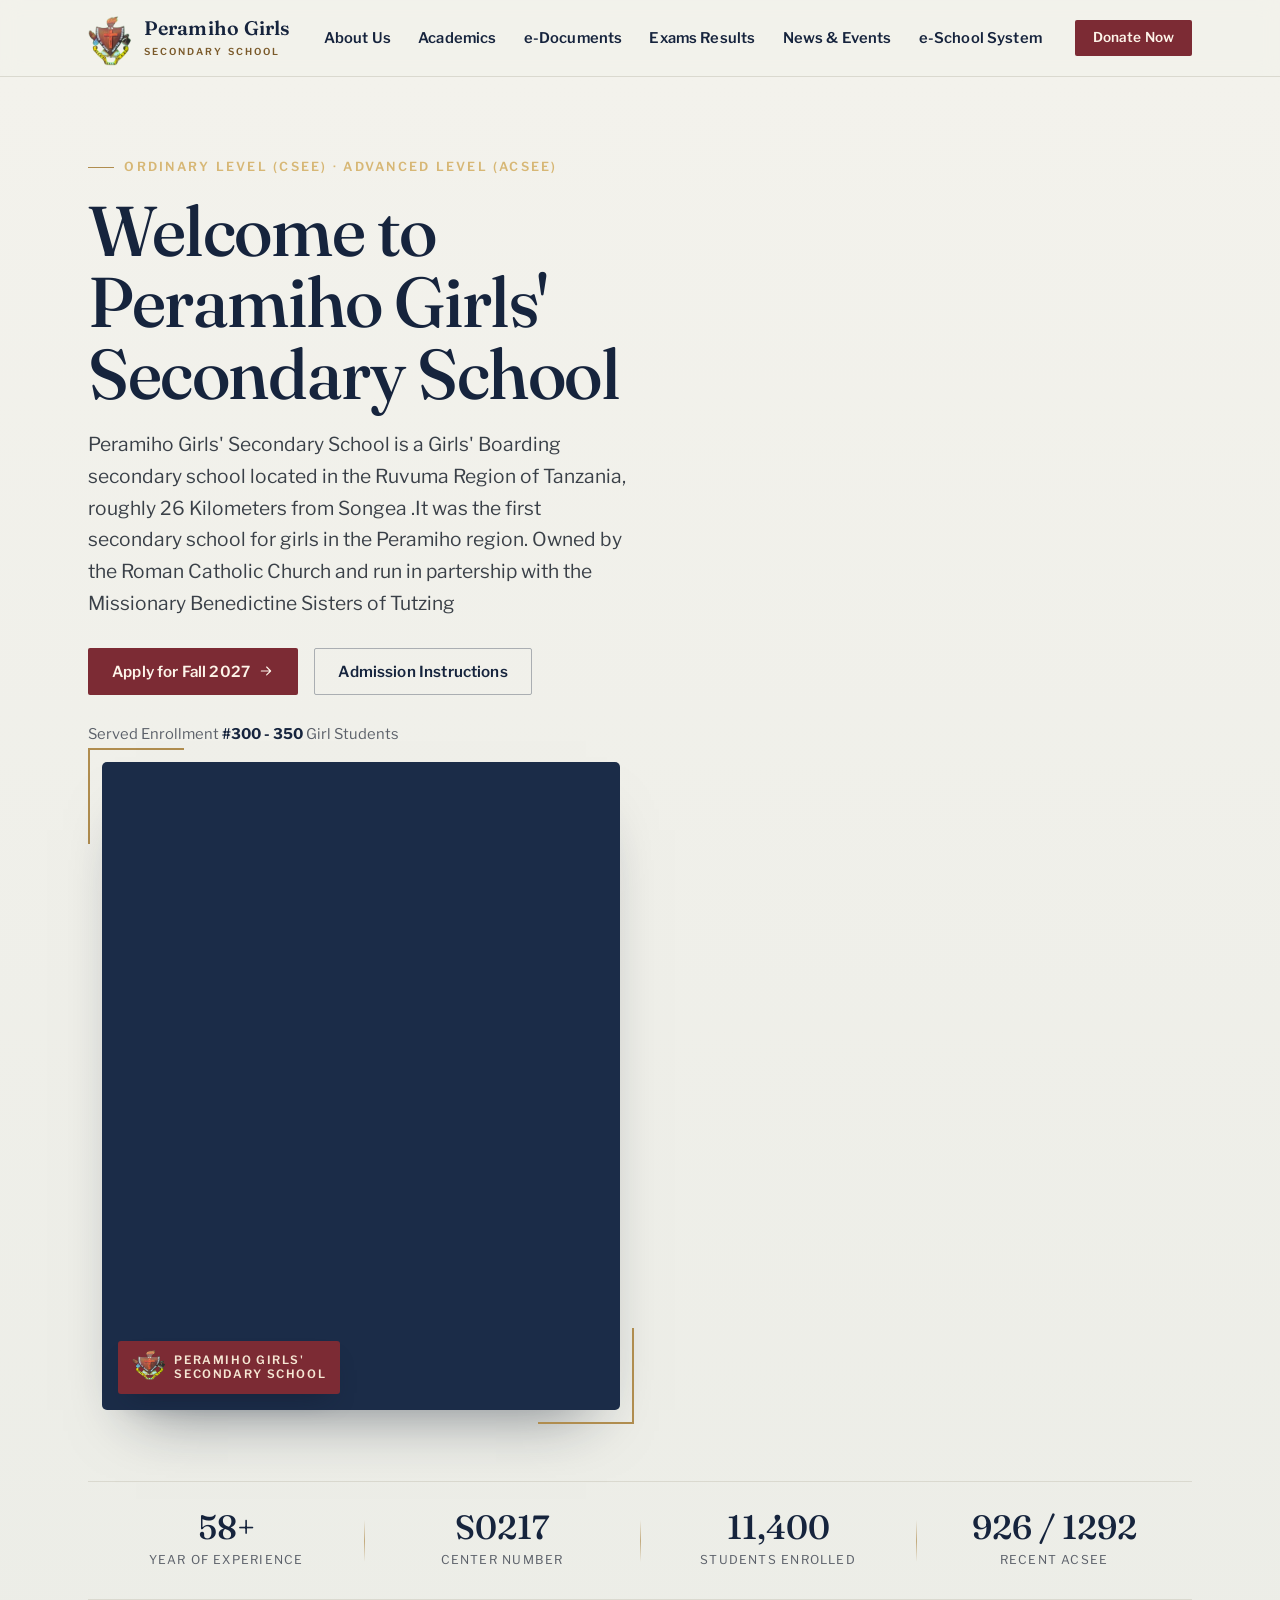
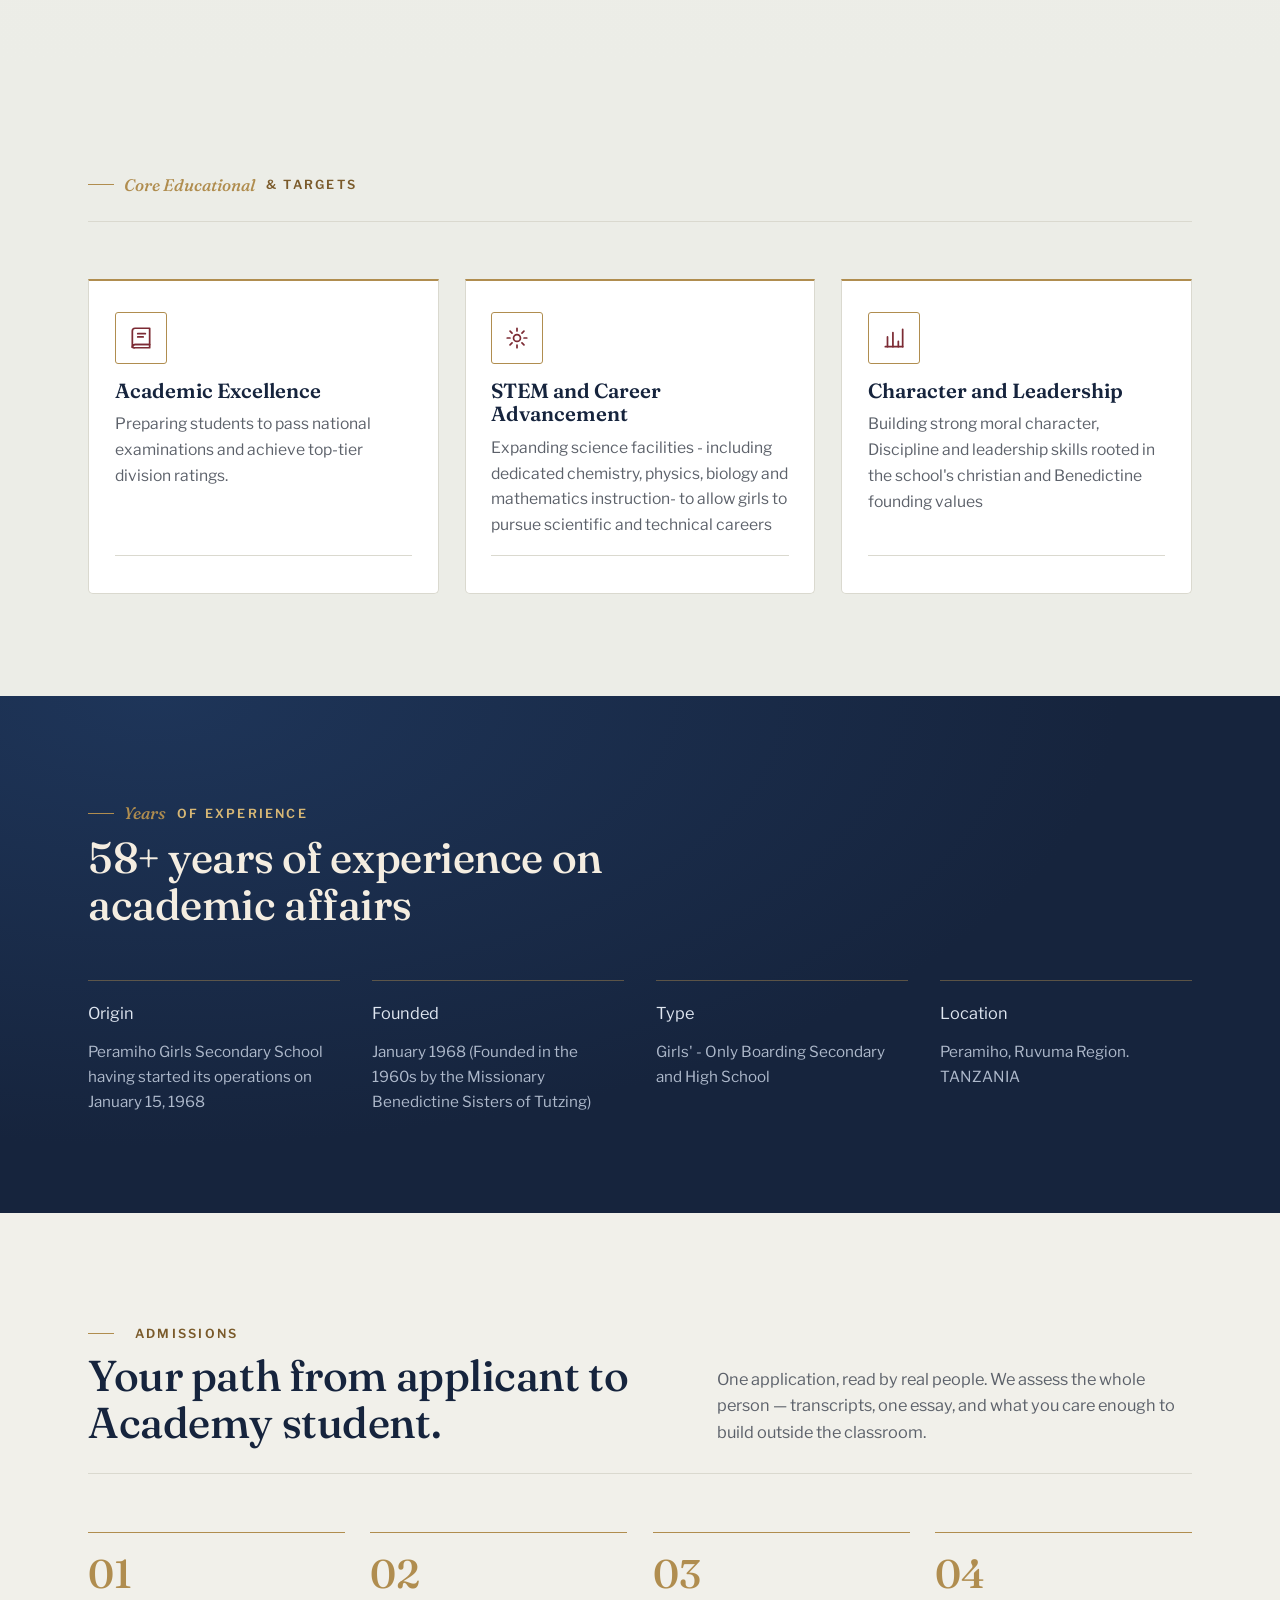
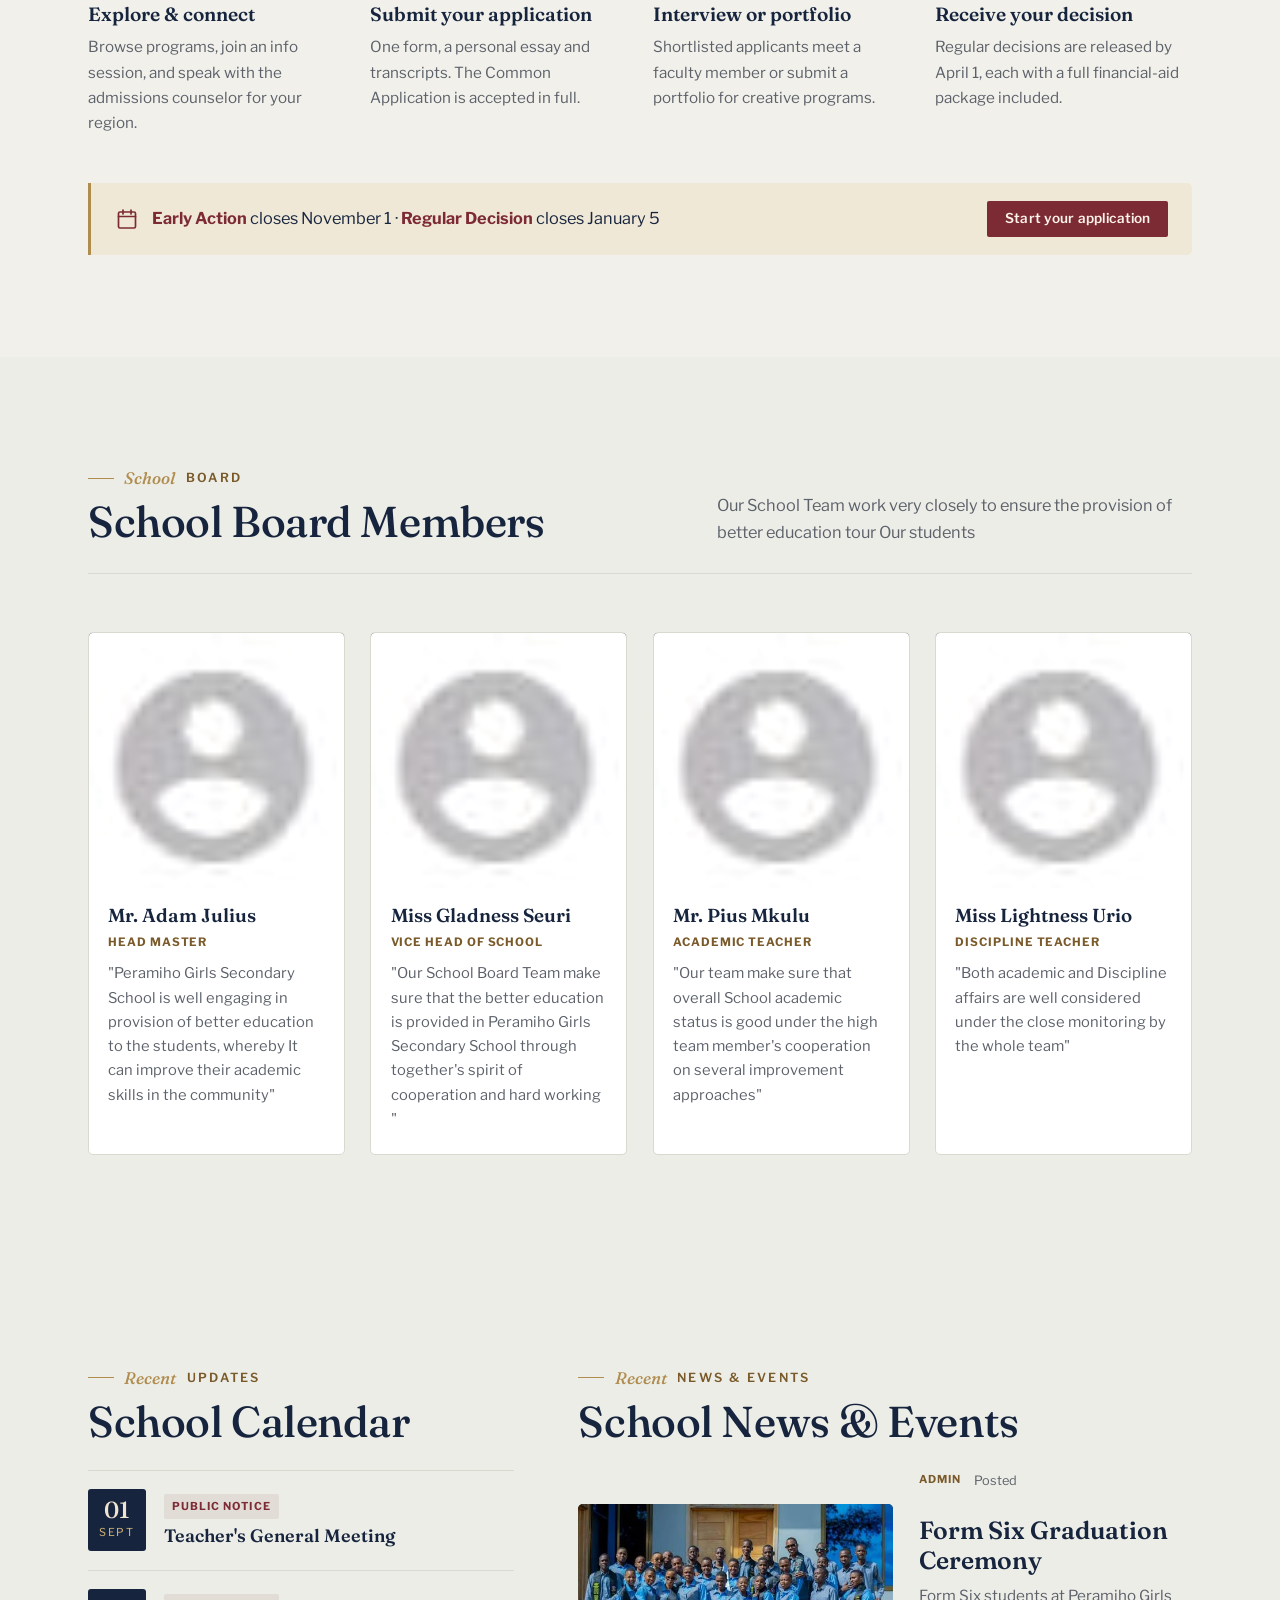
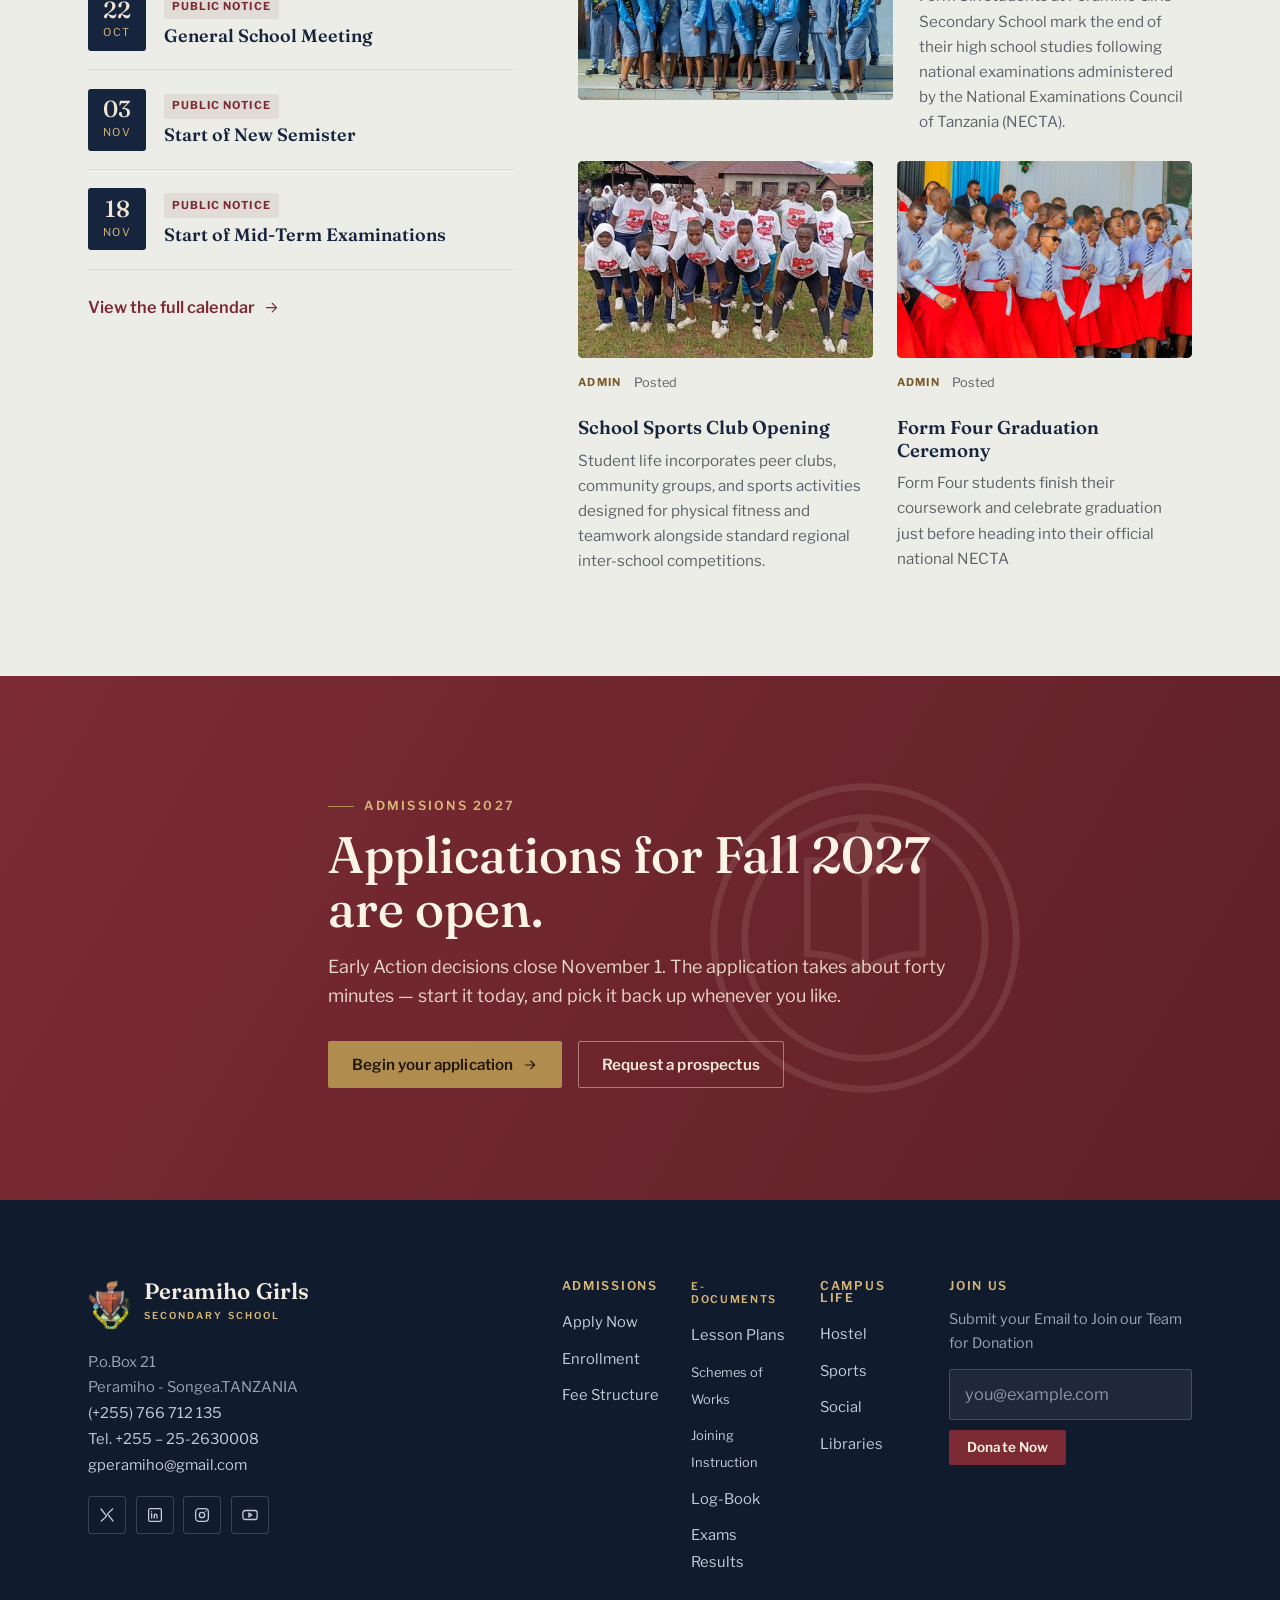
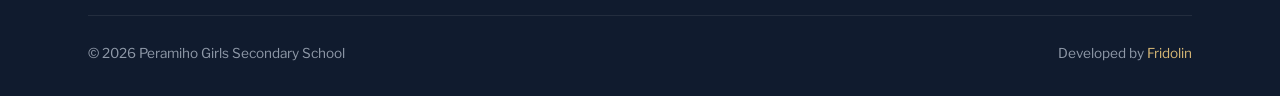
==== commit 469abc0f: "Add files via upload" ====
--- a/index.html
+++ b/index.html
@@ -80,7 +80,7 @@
             <div class="hero__figure reveal">
         <div class="frame frame--hero">
          
-               <video autoplay muted loop id="myVideo"  width="600" height="600">
+               <video autoplay muted loop id="myVideo"  width="400" height="600">
 											<source src="peramihointro.mp4" type="video/mp4">
 										</video>
        
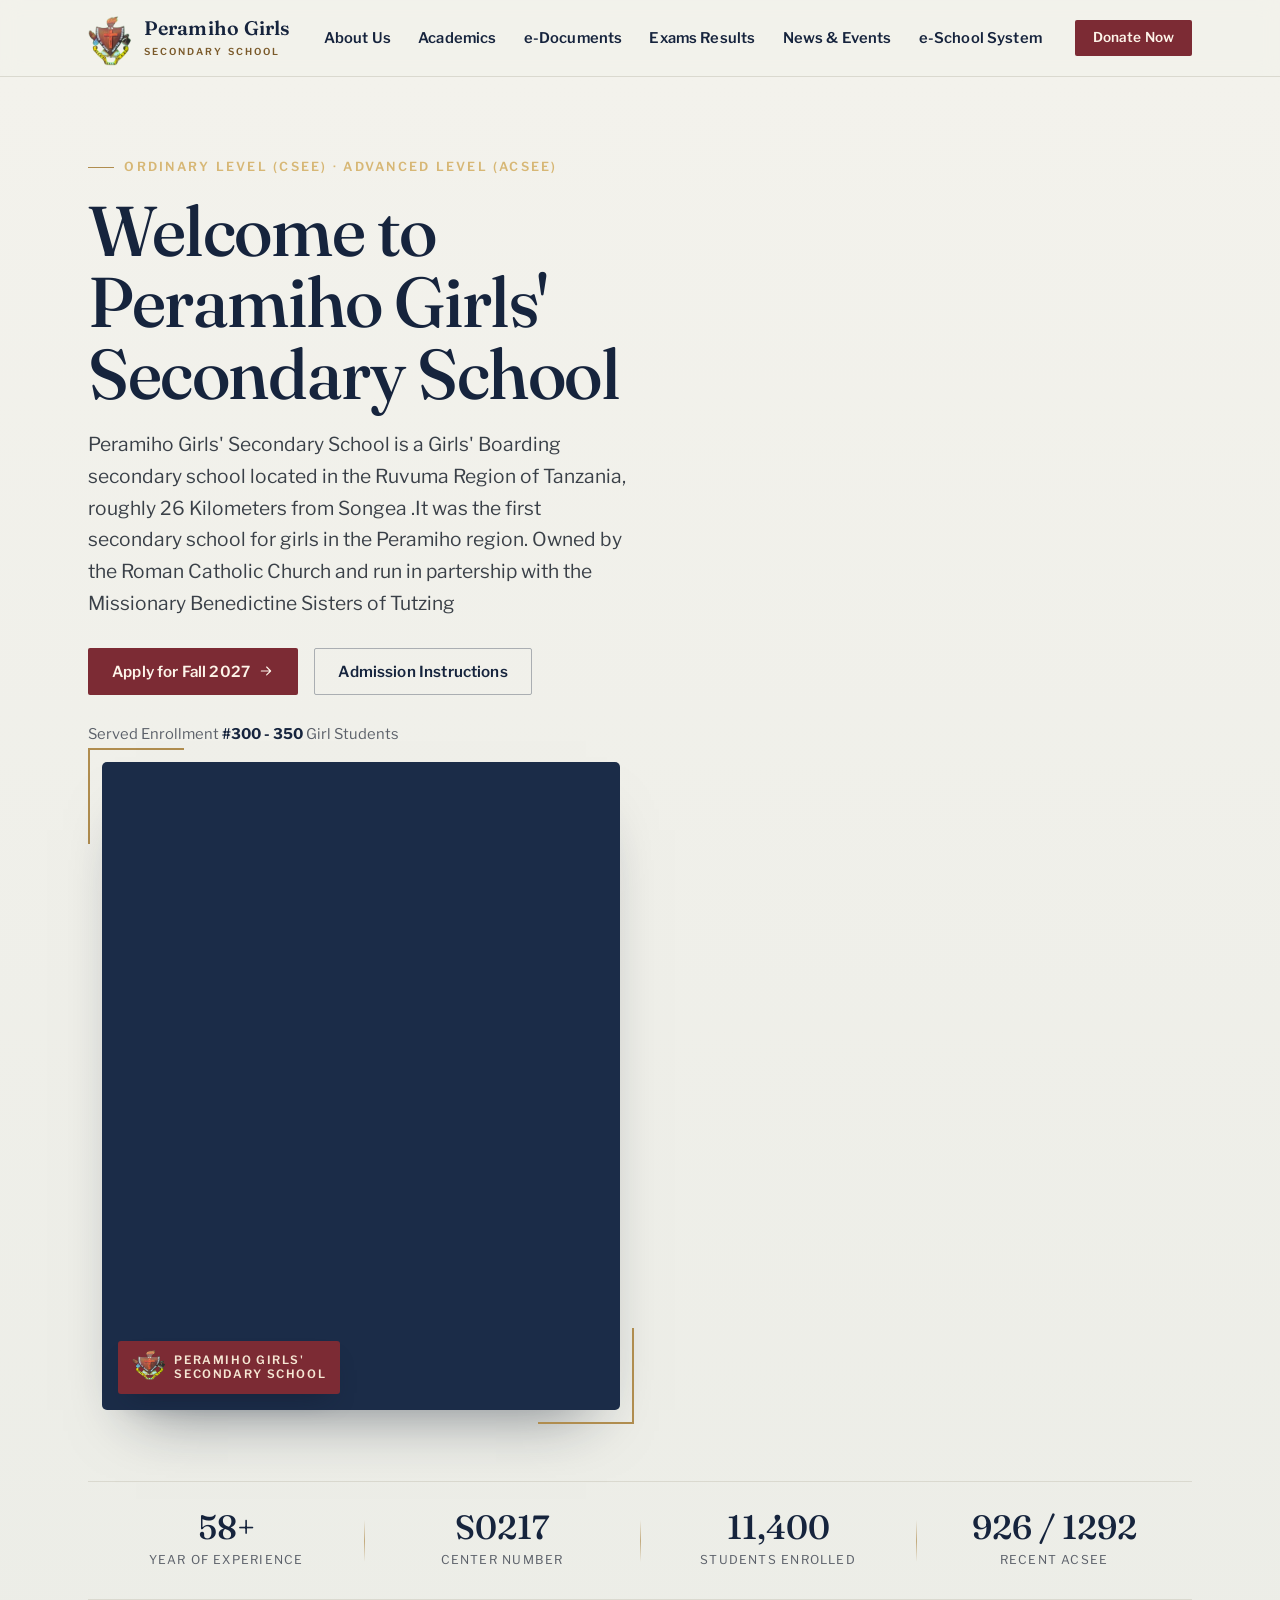
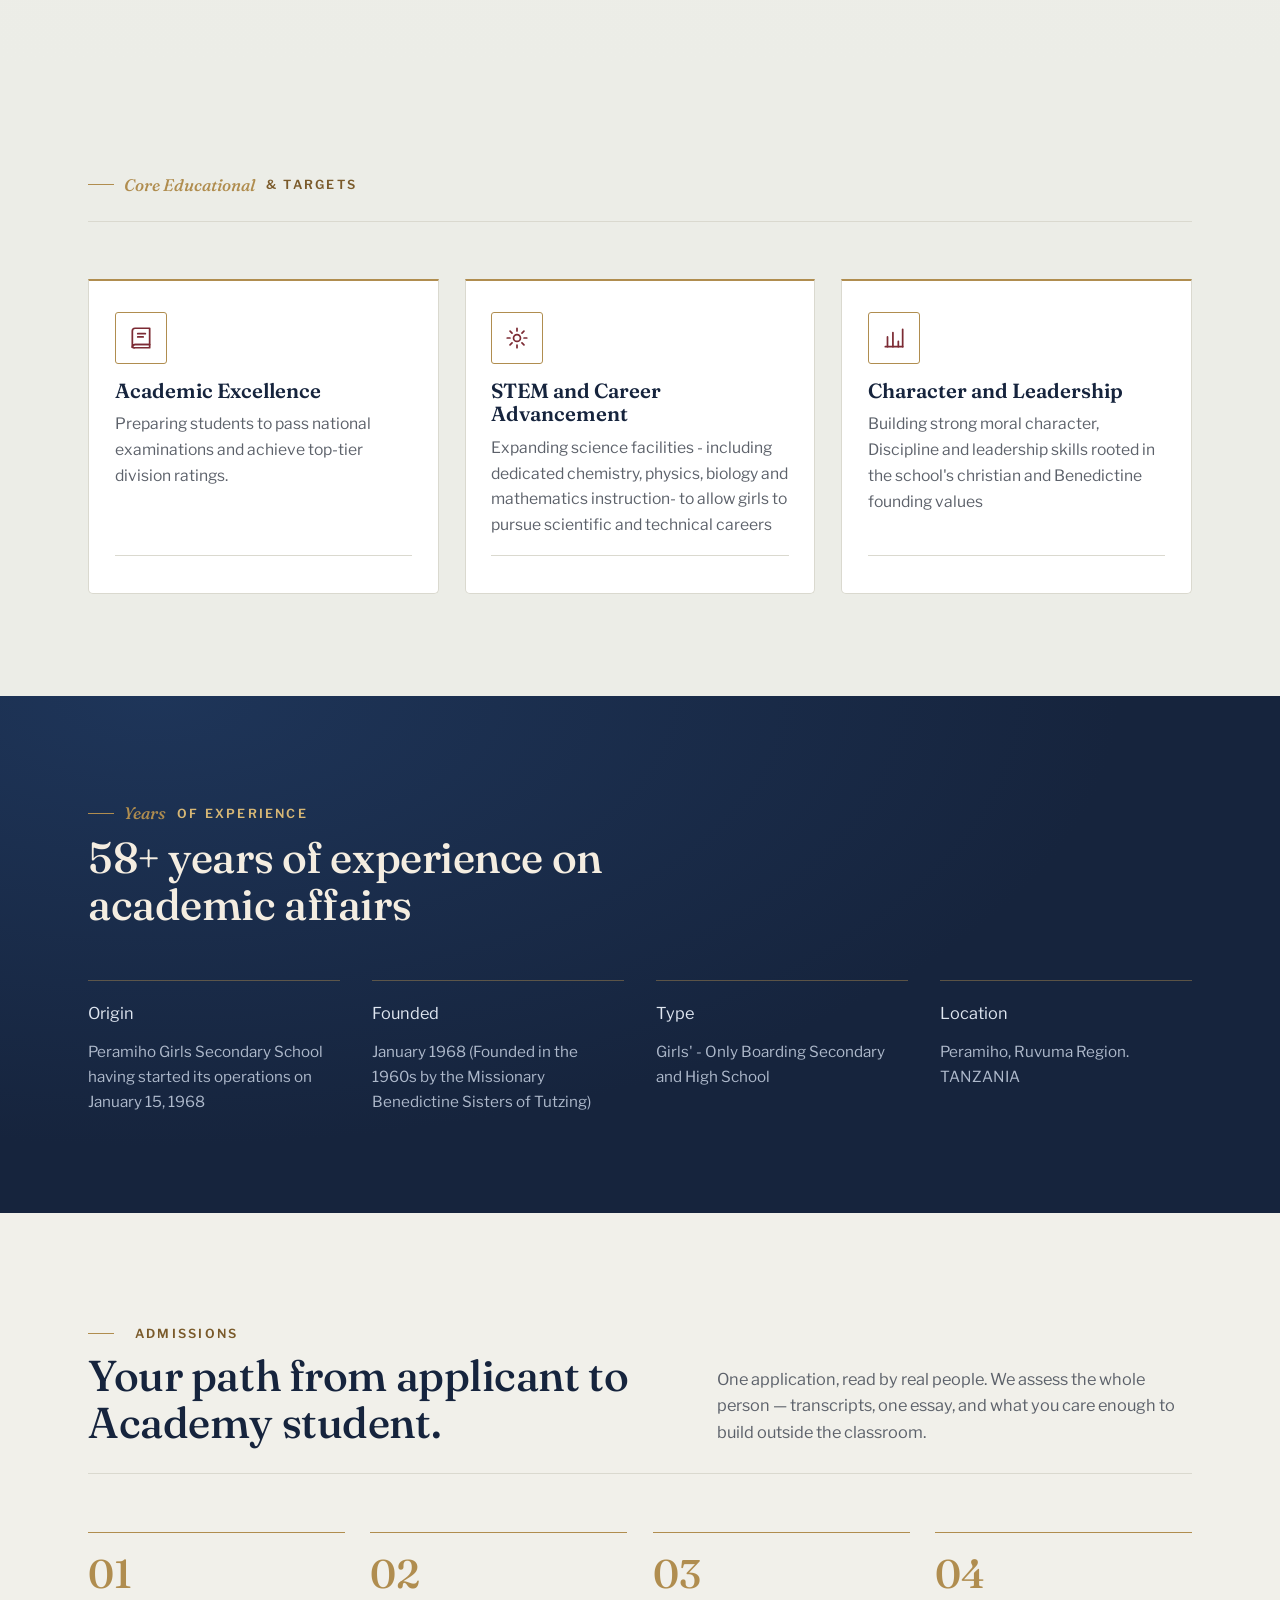
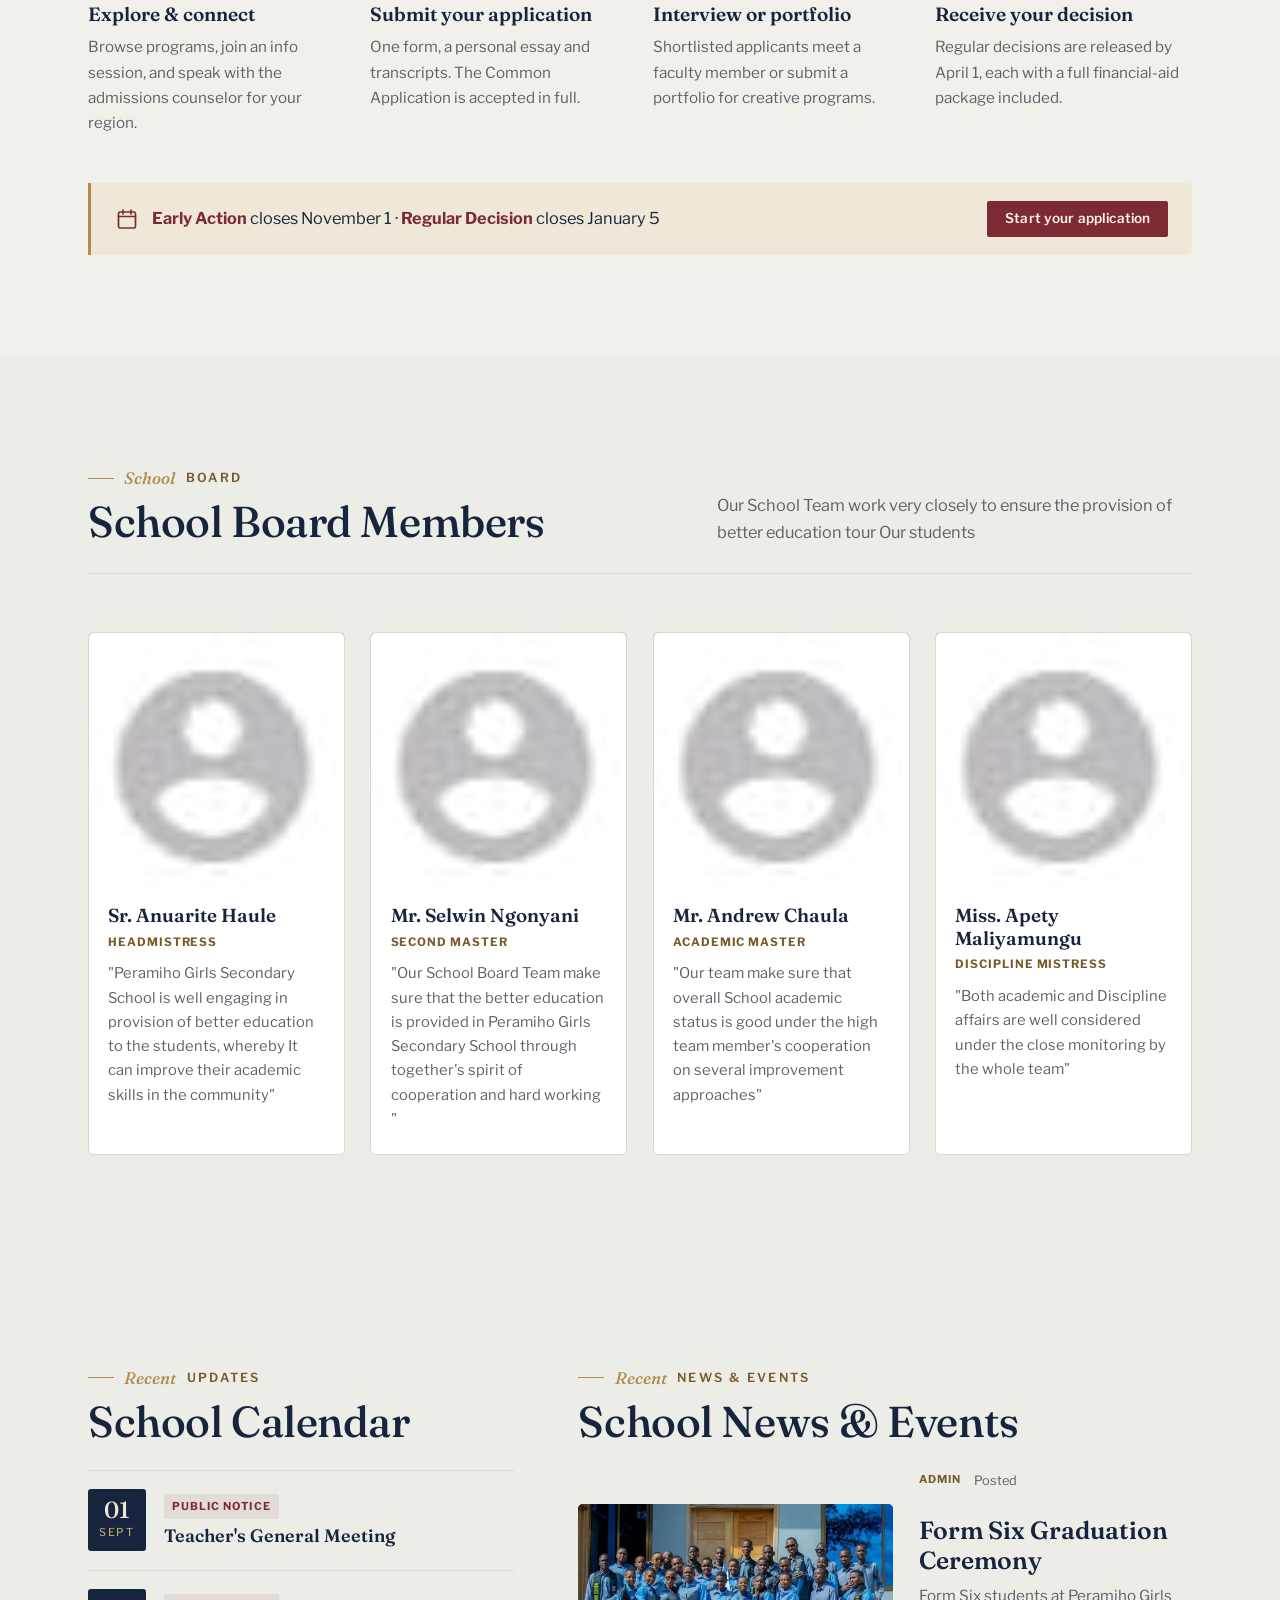
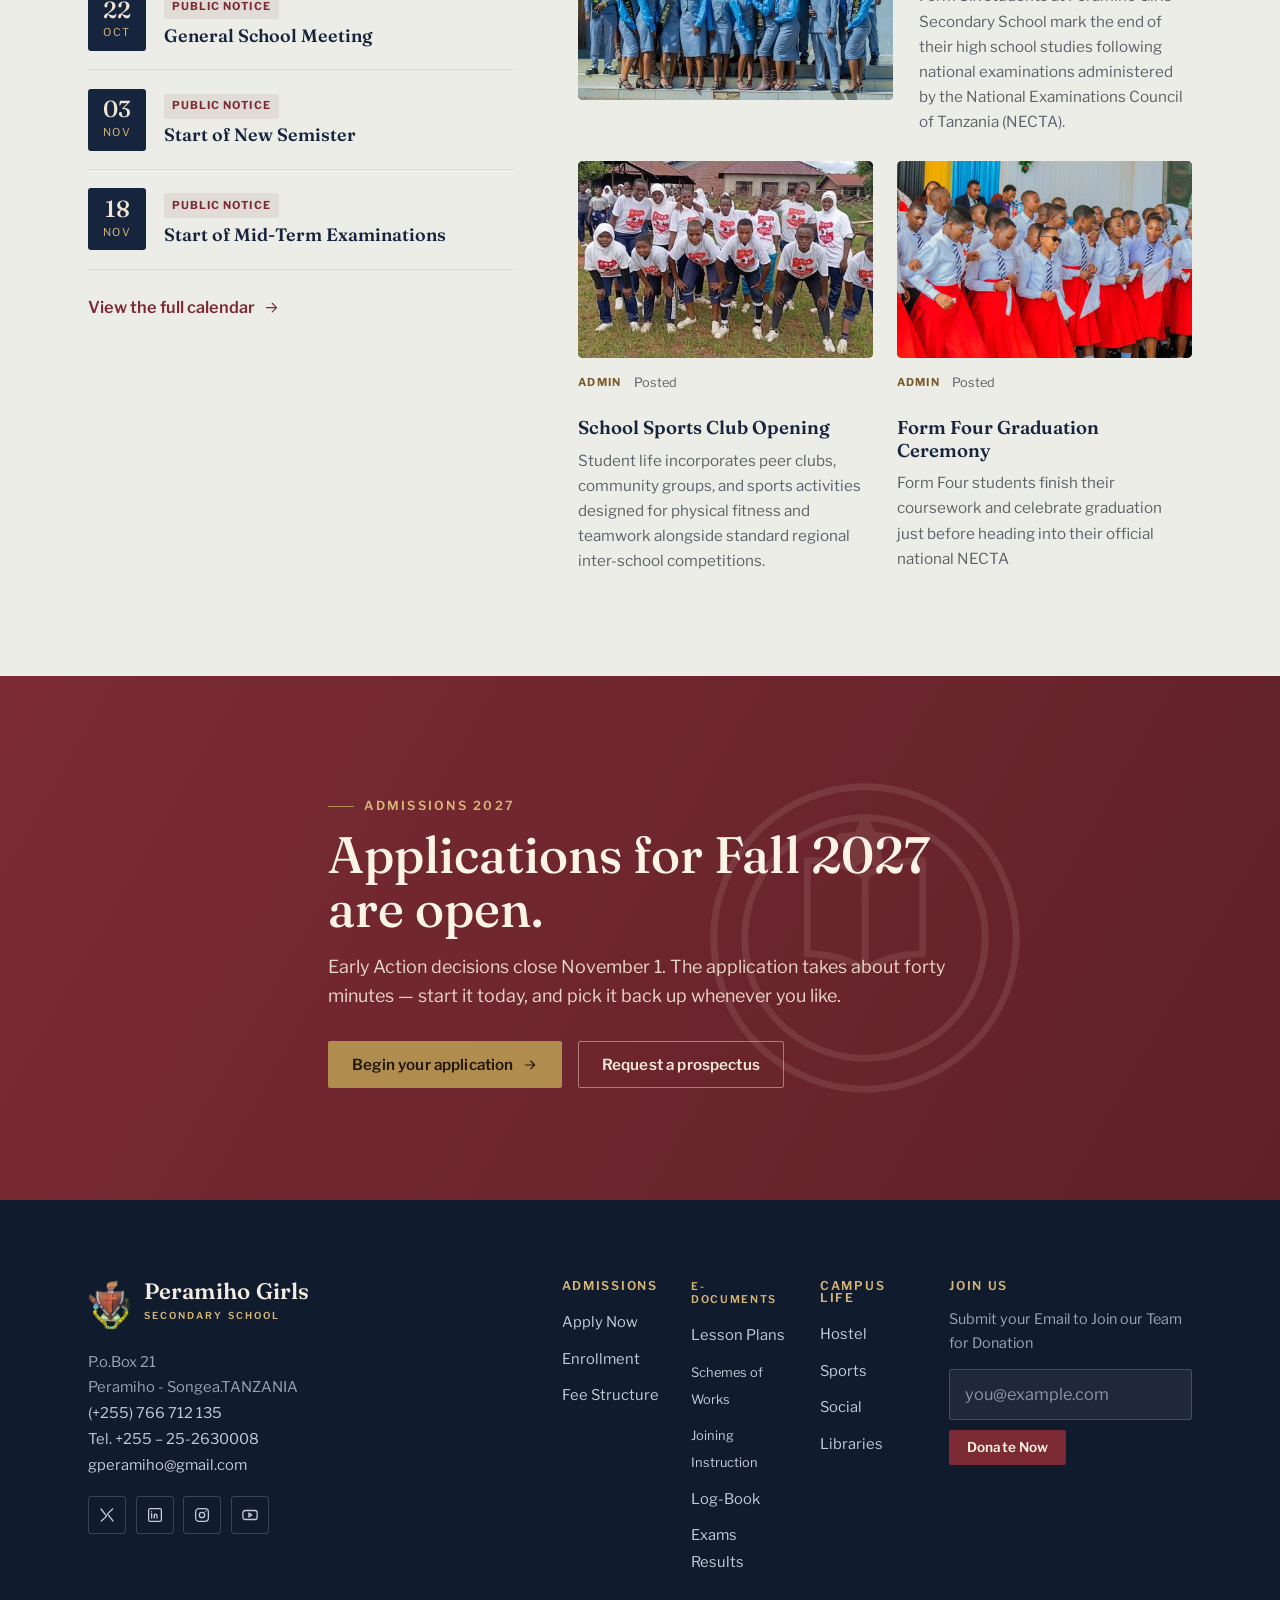
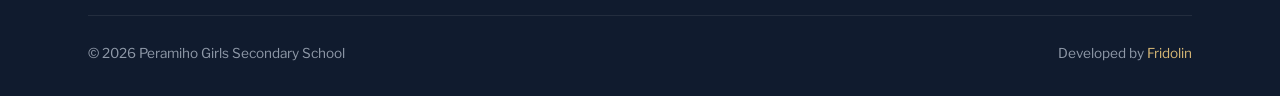
==== commit 33e9919f: "Update faculty members' names and roles in index.html" ====
--- a/index.html
+++ b/index.html
@@ -4,10 +4,10 @@
   <meta charset="UTF-8">
   <meta name="viewport" content="width=device-width, initial-scale=1">
   <title>Peramiho Girls Secondary | Home</title>
-  <meta name="description" content="Academy is a free, prestigious university and college website template built on Bootstrap 5 — programs, admissions steps, faculty, events, campus gallery and news. Vanilla JavaScript, no dependencies.">
+  <meta name="description" content="An Automated School Information System developed by Fridolin Anthony, Network and Software Engineer aimed at ensuring the proper School's activities">
   <meta name="theme-color" content="#16243D">
-  <meta property="og:title" content="Academy — Free University Website Template">
-  <meta property="og:description" content="A collegiate, editorial Bootstrap 5 template for universities and colleges. Free for personal and commercial use.">
+  <meta property="og:title" content="Integrated School Distributed System developed by Fridolin Anthony, Network and Software Engineer">
+  <meta property="og:description" content="An Automated Integrated School Information Distributed System System developed by Fridolin Anthony, Network and Software Engineer aimed at ensuring the proper School's activities">
   <meta property="og:type" content="website">
   <meta property="og:image" content="img/hero.jpg">
   <link rel="preconnect" href="https://fonts.googleapis.com">
@@ -40,11 +40,11 @@
         <li><a href="academics.html">Academics</a></li>
        
         <li><a href="edocuments.html">e-Documents</a></li>
-         <li><a href="eschool/studentlogin.php">Exams Results</a></li>
+         <li><a href="https://fmpiza.github.io/schoolsystem">Exams Results</a></li>
        
        
         <li><a href="events.html">News &amp; Events</a></li>
-          <li><a href="eschool/">e-School System</a></li>
+          <li><a href="https://fmpiza.github.io/schoolsystem">e-School System</a></li>
       </ul>
     </nav>
 
@@ -252,13 +252,13 @@
           </p>
       </div>
 
-      <div class="faculty">
+       <div class="faculty">
         <article class="prof reveal">
           <div class="prof__photo"><img src="img/profile.JPG" width="100" height="100" alt="Portrait of Dr. Eleanor Vance"></div>
         
           <div class="prof__body">
-            <h3 class="prof__name">Mr. Adam Julius</h3>
-            <p class="prof__role">Head Master</p>
+            <h3 class="prof__name">Sr. Anuarite Haule</h3>
+            <p class="prof__role">Headmistress</p>
             <p class="prof__note">"Peramiho Girls Secondary School is well engaging in provision of better education to the students, whereby It can improve their academic skills in the community"</p>
           </div>
         </article>
@@ -266,8 +266,8 @@
          <div class="prof__photo"><img src="img/profile.JPG" width="100" height="100" alt="Portrait of Dr. Eleanor Vance"></div>
         
           <div class="prof__body">
-            <h3 class="prof__name">Miss Gladness Seuri</h3>
-            <p class="prof__role">Vice Head of School</p>
+            <h3 class="prof__name">Mr. Selwin Ngonyani</h3>
+            <p class="prof__role">Second Master</p>
             <p class="prof__note">"Our School Board Team make sure that the better education is provided in Peramiho Girls Secondary School through together's spirit of cooperation and hard working "</p>
           </div>
         </article>
@@ -275,8 +275,8 @@
          <div class="prof__photo"><img src="img/profile.JPG" width="100" height="100" alt="Portrait of Dr. Eleanor Vance"></div>
         
           <div class="prof__body">
-            <h3 class="prof__name">Mr. Pius Mkulu</h3>
-            <p class="prof__role">Academic Teacher</p>
+            <h3 class="prof__name">Mr. Andrew Chaula</h3>
+            <p class="prof__role">Academic Master</p>
             <p class="prof__note">"Our team make sure that overall School academic status is good under the high team member's cooperation on several improvement approaches"</p>
           </div>
         </article>
@@ -284,8 +284,8 @@
           <div class="prof__photo"><img src="img/profile.JPG" width="100" height="100" alt="Portrait of Dr. Eleanor Vance"></div>
         
           <div class="prof__body">
-            <h3 class="prof__name">Miss Lightness Urio</h3>
-            <p class="prof__role">Discipline Teacher</p>
+            <h3 class="prof__name">Miss. Apety Maliyamungu</h3>
+            <p class="prof__role">Discipline Mistress</p>
             <p class="prof__note">"Both academic and Discipline affairs are well considered under the close monitoring by the whole team"</p>
           </div>
         </article>
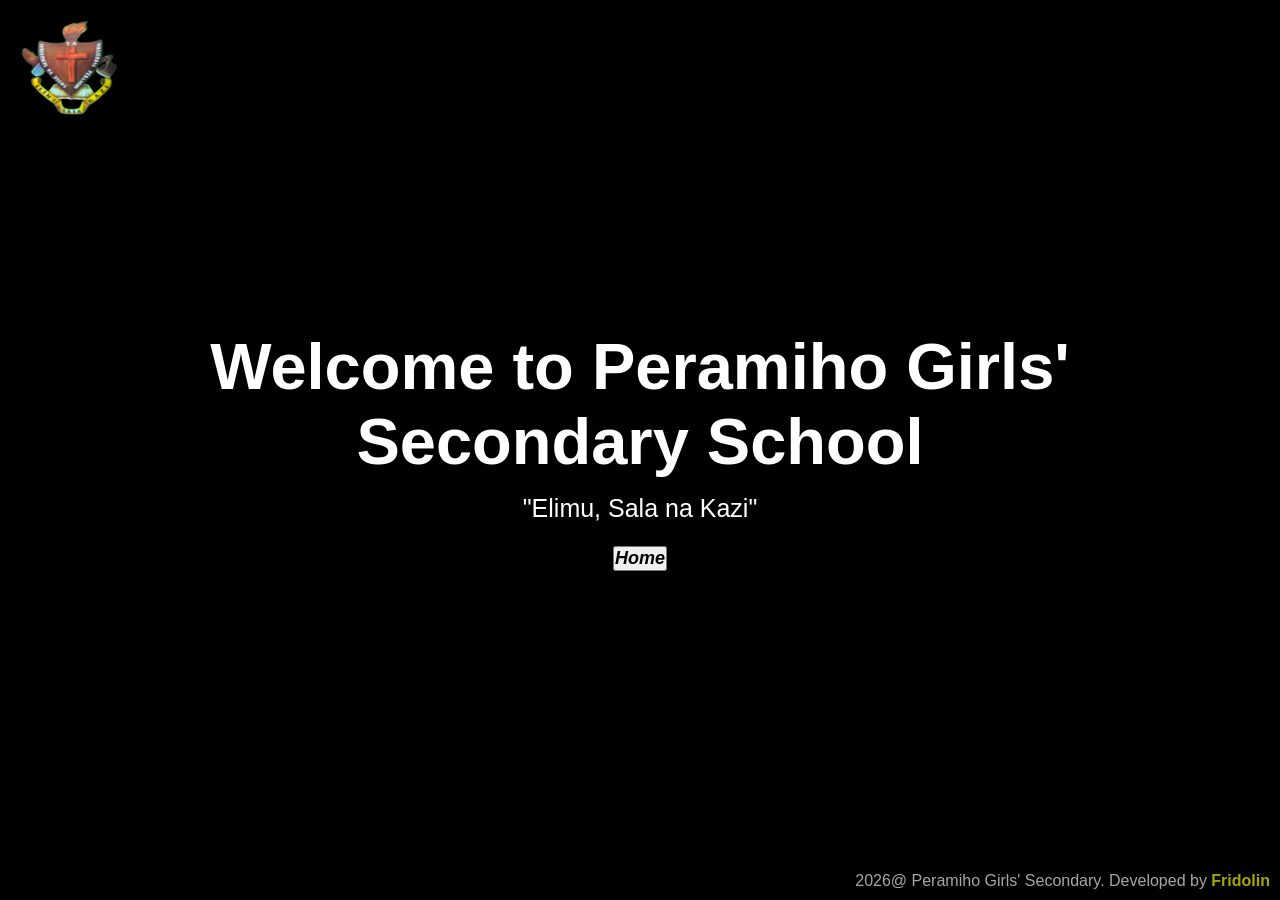
==== commit 8fe04b78: "Add files via upload" ====
--- a/index.html
+++ b/index.html
@@ -1,524 +1,134 @@
-<!DOCTYPE html>
-<html lang="en">
-<head>
-  <meta charset="UTF-8">
-  <meta name="viewport" content="width=device-width, initial-scale=1">
-  <title>Peramiho Girls Secondary | Home</title>
-  <meta name="description" content="An Automated School Information System developed by Fridolin Anthony, Network and Software Engineer aimed at ensuring the proper School's activities">
-  <meta name="theme-color" content="#16243D">
-  <meta property="og:title" content="Integrated School Distributed System developed by Fridolin Anthony, Network and Software Engineer">
-  <meta property="og:description" content="An Automated Integrated School Information Distributed System System developed by Fridolin Anthony, Network and Software Engineer aimed at ensuring the proper School's activities">
-  <meta property="og:type" content="website">
-  <meta property="og:image" content="img/hero.jpg">
-  <link rel="preconnect" href="https://fonts.googleapis.com">
-  <link rel="preconnect" href="https://fonts.gstatic.com" crossorigin>
-  <link rel="stylesheet" href="https://fonts.googleapis.com/css2?family=Fraunces:opsz,wght@9..144,400;9..144,500;9..144,600;9..144,700&family=Libre+Franklin:wght@400;500;600;700&display=swap">
-  <link rel="stylesheet" href="css/vendor/bootstrap.min.css">
-  <link rel="stylesheet" href="css/style.css">
-  <link rel="icon" href="img/peramihologo.png">
-</head>
-<body>
-<a class="skip-link" href="#main">Skip to main content</a>
-
-<!-- ============================ HEADER ============================ -->
-<header class="site-header" id="top">
-  <div class="shell site-header__inner">
-    <a class="brand" href="index.html" aria-label="Academy University — home">
-      <span class="brand__seal" aria-hidden="true">
-         <img src="img/peramihologo.png" width="50" height="50" alt="">
-         
-      </span>
-      <span class="brand__word">
-        <strong><small>Peramiho Girls</small></strong>
-        <em>Secondary School</em>
-      </span>
-    </a>
-
-    <nav class="primary-nav" id="primary-nav" aria-label="Primary">
-      <ul>
-        <li><a href="#programs">About Us</a></li>
-        <li><a href="academics.html">Academics</a></li>
-       
-        <li><a href="edocuments.html">e-Documents</a></li>
-         <li><a href="https://fmpiza.github.io/schoolsystem">Exams Results</a></li>
-       
-       
-        <li><a href="events.html">News &amp; Events</a></li>
-          <li><a href="https://fmpiza.github.io/schoolsystem">e-School System</a></li>
-      </ul>
-    </nav>
-
-    <div class="site-header__actions">
-      
-      <a class="button button--primary button--sm" href="donate.html">Donate Now</a>
-      <button class="nav-toggle" id="nav-toggle" aria-expanded="false" aria-controls="primary-nav" aria-label="Open menu">
-        <span></span><span></span><span></span>
-      </button>
-    </div>
-  </div>
-</header>
-
-<main id="main">
-
-  <!-- ============================ HERO ============================ -->
-  <section class="hero" aria-labelledby="hero-title">
-    <div class="shell hero__grid">
-      <div class="hero__body">
-        <p class="eyebrow eyebrow--brass reveal">Ordinary Level (CSEE) · Advanced Level (ACSEE)</p>
-        <h3 class="hero__title reveal" id="hero-title">Welcome to Peramiho Girls' Secondary School</h3>
-        <p class="hero__lead reveal">
-          Peramiho Girls' Secondary School is a Girls' Boarding secondary school located in the Ruvuma Region of Tanzania, roughly 26 Kilometers from Songea
-          .It was the first secondary school for girls in the Peramiho region. Owned by the Roman Catholic Church and run in partership with the Missionary Benedictine Sisters of Tutzing</p>
-        <div class="hero__cta reveal">
-          <a class="button button--primary" href="#apply">Apply for Fall 2027
-            <svg class="i" viewBox="0 0 24 24" aria-hidden="true"><path d="M5 12h14M13 6l6 6-6 6"/></svg>
-          </a>
-          <a class="button button--outline" href="#admissions">Admission Instructions</a>
-        </div>
-        <p class="hero__meta reveal">
-          <span>Served Enrollment <strong>#300 - 350</strong> Girl Students</span>
-            <div class="hero__figure reveal">
-        <div class="frame frame--hero">
-         
-               <video autoplay muted loop id="myVideo"  width="400" height="600">
-											<source src="peramihointro.mp4" type="video/mp4">
-										</video>
-       
-              </div>
-        <div class="hero__badge" aria-hidden="true">
-          <span class="hero__badge-seal">
-            <img src="img/peramihologo.png" width="50" height="30" alt="">
-         
-            
-          </span>
-          <span class="hero__badge-text">Peramiho Girls'<br>Secondary School</span>
-        </div>
-      </div>
-    </div>
-         
-        </p>
-      </div>
-     
-    <!-- credential ribbon -->
-    <div class="shell">
-      <ul class="ribbon reveal" aria-label="University at a glance">
-        <li><span class="ribbon__num">58+</span><span class="ribbon__lbl">Year of Experience</span></li>
-        <li><span class="ribbon__num">S0217</span><span class="ribbon__lbl">Center Number</span></li>
-        <li><span class="ribbon__num">11,400</span><span class="ribbon__lbl">Students enrolled</span></li>
-        <li><span class="ribbon__num">926 / 1292</span><span class="ribbon__lbl">Recent ACSEE</span></li>
-      </ul>
-    </div>
-  </section>
-
-  <!-- ============================ PROGRAMS ============================ -->
-  <section class="section" id="programs" aria-labelledby="programs-title">
-    <div class="shell">
-      <div class="section-head">
-        <div>
-          <p class="eyebrow"><span class="num">Core Educational</span>  &amp; Targets</p>
-       
-        </div>
-       
-      </div>
-
-      <div class="programs">
-        <article class="program reveal">
-          <span class="program__icon" aria-hidden="true">
-            <svg viewBox="0 0 24 24"><path d="M4 5.5A2.5 2.5 0 0 1 6.5 3H20v15H6.5A2.5 2.5 0 0 0 4 20.5Z"/><path d="M4 20.5A2.5 2.5 0 0 1 6.5 18H20v3H6.5A2.5 2.5 0 0 1 4 20.5Z"/><path d="M9 8h7M9 11h5"/></svg>
-          </span>
-          <h3 class="program__name">Academic Excellence</h3>
-          <p class="program__desc">Preparing students to pass national examinations and achieve top-tier division ratings.</p>
-          <p class="program__meta">
-        </p>
-          </article>
-
-        <article class="program reveal">
-          <span class="program__icon" aria-hidden="true">
-            <svg viewBox="0 0 24 24"><circle cx="12" cy="12" r="3.2"/><path d="M12 3v2.5M12 18.5V21M3 12h2.5M18.5 12H21M5.6 5.6l1.8 1.8M16.6 16.6l1.8 1.8M18.4 5.6l-1.8 1.8M7.4 16.6l-1.8 1.8"/></svg>
-          </span>
-          <h3 class="program__name"> STEM and Career Advancement</h3>
-          <p class="program__desc">Expanding science facilities - including dedicated chemistry, physics, biology and mathematics instruction- to allow girls to pursue scientific and technical careers</p>
-           <p class="program__meta">
-        </p>
-          </article>
-
-        <article class="program reveal">
-          <span class="program__icon" aria-hidden="true">
-            <svg viewBox="0 0 24 24"><path d="M4 20h16"/><path d="M6 20V11M11 20V7M16 20v-5M20 20V4"/></svg>
-          </span>
-          <h3 class="program__name"> Character and Leadership</h3>
-          <p class="program__desc">Building strong moral character, Discipline and leadership skills rooted in the school's christian and Benedictine founding values</p>
-          <p class="program__meta">
-        </p>
-       
-          </article>
-
-  
-      </div>
-    </div>
-  </section>
-
-  
-
-  <!-- ============================ STATS ============================ -->
-  <section class="stats" aria-labelledby="stats-title">
-    <div class="shell">
-      <div class="stats__head">
-        <p class="eyebrow eyebrow--brass"><span class="num">Years</span> of Experience</p>
-        <h2 class="section-title section-title--light" id="stats-title"> 58+ years of experience on academic affairs
-          
-          </h2>
-      </div>
-      <div class="stats__grid">
-        <div class="stat reveal">
-          <span>Origin</span>
-          <span class="stat__label">Peramiho Girls Secondary School having started its operations on January 15, 1968</span>
-        </div>
-        <div class="stat reveal">
-         <span>Founded</span>
-          <span class="stat__label">January 1968 (Founded in the 1960s by the Missionary Benedictine Sisters of Tutzing)
-            </span>
-        </div>
-        <div class="stat reveal">
-          <span>Type</span>
-          <span class="stat__label">Girls' - Only Boarding Secondary and High School</span>
-        </div>
-        <div class="stat reveal">
-          <span>Location</span>
-          <span class="stat__label">Peramiho, Ruvuma Region. TANZANIA</span>
-        </div>
-      </div>
-    </div>
-  </section>
-
-  
-
-  <!-- ============================ ADMISSIONS STEPS ============================ -->
-  <section class="section section--admissions" id="admissions" aria-labelledby="admissions-title">
-    <div class="shell">
-      <div class="section-head">
-        <div>
-          <p class="eyebrow"><span class="num"></span> Admissions</p>
-          <h2 class="section-title" id="admissions-title">Your path from applicant to Academy student.</h2>
-        </div>
-        <p class="section-head__note">One application, read by real people. We assess the whole person —
-          transcripts, one essay, and what you care enough to build outside the classroom.</p>
-      </div>
-
-      <ol class="steps">
-        <li class="step reveal">
-          <span class="step__num">01</span>
-          <h3 class="step__title">Explore &amp; connect</h3>
-          <p>Browse programs, join an info session, and speak with the admissions counselor for your region.</p>
-        </li>
-        <li class="step reveal">
-          <span class="step__num">02</span>
-          <h3 class="step__title">Submit your application</h3>
-          <p>One form, a personal essay and transcripts. The Common Application is accepted in full.</p>
-        </li>
-        <li class="step reveal">
-          <span class="step__num">03</span>
-          <h3 class="step__title">Interview or portfolio</h3>
-          <p>Shortlisted applicants meet a faculty member or submit a portfolio for creative programs.</p>
-        </li>
-        <li class="step reveal">
-          <span class="step__num">04</span>
-          <h3 class="step__title">Receive your decision</h3>
-          <p>Regular decisions are released by April 1, each with a full financial-aid package included.</p>
-        </li>
-      </ol>
-
-      <div class="deadline reveal">
-        <div class="deadline__text">
-          <svg class="i" viewBox="0 0 24 24" aria-hidden="true"><rect x="3.5" y="5" width="17" height="16" rx="1.5"/><path d="M3.5 9.5h17M8 3v4M16 3v4"/></svg>
-          <p><strong>Early Action</strong> closes <time datetime="2026-11-01">November 1</time> ·
-            <strong>Regular Decision</strong> closes <time datetime="2027-01-05">January 5</time></p>
-        </div>
-        <a class="button button--primary button--sm" href="#apply">Start your application</a>
-      </div>
-    </div>
-  </section>
-
-  <!-- ============================ FACULTY ============================ -->
-  <section class="section section--faculty" id="faculty" aria-labelledby="faculty-title">
-    <div class="shell">
-      <div class="section-head">
-        <div>
-          <p class="eyebrow"><span class="num">School</span> Board</p>
-          <h2 class="section-title" id="faculty-title">School Board Members</h2>
-        </div>
-        <p class="section-head__note">Our School Team work very closely to ensure the provision of better education tour Our students
-         
-          </p>
-      </div>
-
-       <div class="faculty">
-        <article class="prof reveal">
-          <div class="prof__photo"><img src="img/profile.JPG" width="100" height="100" alt="Portrait of Dr. Eleanor Vance"></div>
-        
-          <div class="prof__body">
-            <h3 class="prof__name">Sr. Anuarite Haule</h3>
-            <p class="prof__role">Headmistress</p>
-            <p class="prof__note">"Peramiho Girls Secondary School is well engaging in provision of better education to the students, whereby It can improve their academic skills in the community"</p>
-          </div>
-        </article>
-        <article class="prof reveal">
-         <div class="prof__photo"><img src="img/profile.JPG" width="100" height="100" alt="Portrait of Dr. Eleanor Vance"></div>
-        
-          <div class="prof__body">
-            <h3 class="prof__name">Mr. Selwin Ngonyani</h3>
-            <p class="prof__role">Second Master</p>
-            <p class="prof__note">"Our School Board Team make sure that the better education is provided in Peramiho Girls Secondary School through together's spirit of cooperation and hard working "</p>
-          </div>
-        </article>
-        <article class="prof reveal">
-         <div class="prof__photo"><img src="img/profile.JPG" width="100" height="100" alt="Portrait of Dr. Eleanor Vance"></div>
-        
-          <div class="prof__body">
-            <h3 class="prof__name">Mr. Andrew Chaula</h3>
-            <p class="prof__role">Academic Master</p>
-            <p class="prof__note">"Our team make sure that overall School academic status is good under the high team member's cooperation on several improvement approaches"</p>
-          </div>
-        </article>
-        <article class="prof reveal">
-          <div class="prof__photo"><img src="img/profile.JPG" width="100" height="100" alt="Portrait of Dr. Eleanor Vance"></div>
-        
-          <div class="prof__body">
-            <h3 class="prof__name">Miss. Apety Maliyamungu</h3>
-            <p class="prof__role">Discipline Mistress</p>
-            <p class="prof__note">"Both academic and Discipline affairs are well considered under the close monitoring by the whole team"</p>
-          </div>
-        </article>
-      </div>
-    </div>
-  </section>
-
-  <!-- ============================ EVENTS + NEWS ============================ -->
-  <section class="section section--news" id="news" aria-labelledby="news-title">
-    <div class="shell news__grid">
-
-      <div class="events">
-        <p class="eyebrow"><span class="num">Recent</span> Updates</p>
-        <h2 class="section-title" id="news-title">School Calendar</h2>
-        <ul class="event-list">
-          <li class="event reveal">
-            <span class="event__date"><span class="event__day">01</span><span class="event__mon">Sept</span></span>
-            <div class="event__body">
-              <span class="tag">Public Notice</span>
-              <h3 class="event__title">Teacher's General Meeting</h3>
-             
-            </div>
-          </li>
-          <li class="event reveal">
-            <span class="event__date"><span class="event__day">22</span><span class="event__mon">Oct</span></span>
-            <div class="event__body">
-              <span class="tag">Public Notice</span>
-              <h3 class="event__title">General School Meeting</h3>
-             
-            </div>
-          </li>
-          <li class="event reveal">
-            <span class="event__date"><span class="event__day">03</span><span class="event__mon">Nov</span></span>
-            <div class="event__body">
-              <span class="tag">Public Notice</span>
-              <h3 class="event__title">Start of New Semister</h3>
-             
-            </div>
-          </li>
-          <li class="event reveal">
-            <span class="event__date"><span class="event__day">18</span><span class="event__mon">Nov</span></span>
-            <div class="event__body">
-              <span class="tag">Public Notice</span>
-              <h3 class="event__title">Start of Mid-Term Examinations</h3>
-             
-            </div>
-          </li>
-        </ul>
-        <a class="textlink" href="eschool/">View the full calendar
-          <svg class="i" viewBox="0 0 24 24" aria-hidden="true"><path d="M5 12h14M13 6l6 6-6 6"/></svg></a>
-      </div>
-
-      <div class="stories">
-        <p class="eyebrow"><span class="num">Recent</span> News & Events</p>
-        <h2 class="section-title">School News & Events</h2>
-        <div class="story-grid">
-          <article class="story reveal">
-            <a class="story__media frame" href="#news">
-              <img src="img/formsix.jpg" width="1000" height="800" alt="Researcher examining data on a screen in an astrophysics lab">
-            </a>
-            <div class="story__body">
-              <p class="story__meta"><span class="tag tag--plain">Admin</span>Posted</p>
-              <h3 class="story__title"><a href="#news">Form Six Graduation Ceremony</a></h3>
-              <p class="story__excerpt">Form Six students at Peramiho Girls Secondary School mark the end of their high school studies following national examinations administered by the National Examinations Council of Tanzania (NECTA).</p>
-            </div>
-          </article>
-          <article class="story reveal">
-            <a class="story__media frame" href="#news">
-              <img src="img/sportsclub.jpg" width="1000" height="800" alt="Graduates in caps and gowns celebrating at commencement">
-            </a>
-            <div class="story__body">
-              <p class="story__meta"><span class="tag tag--plain">Admin</span>Posted</p>
-              <h3 class="story__title"><a href="#news">School Sports Club Opening</a></h3>
-              <p class="story__excerpt">Student life incorporates peer clubs, community groups, and sports activities designed for physical fitness and teamwork alongside standard regional inter-school competitions. </p>
-            </div>
-          </article>
-          <article class="story reveal">
-            <a class="story__media frame" href="#news">
-              <img src="img/formfour.jpg" width="1000" height="800" alt="Newly opened glass and stone library wing on campus">
-            </a>
-            <div class="story__body">
-              <p class="story__meta"><span class="tag tag--plain">Admin</span>Posted</p>
-              <h3 class="story__title"><a href="#news">Form Four Graduation Ceremony</a></h3>
-              <p class="story__excerpt">Form Four students finish their coursework and celebrate graduation just before heading into their official national NECTA</p>
-            </div>
-          </article>
-        </div>
-      </div>
-
-    </div>
-  </section>
-
-  <!-- ============================ APPLY CTA ============================ -->
-  <section class="apply" id="apply" aria-labelledby="apply-title">
-    <div class="shell apply__inner">
-      <div class="apply__seal" aria-hidden="true">
-        <svg viewBox="0 0 48 48" role="img" focusable="false">
-          <circle class="ring" cx="24" cy="24" r="22"/>
-          <circle class="ring ring--in" cx="24" cy="24" r="17.5"/>
-          <path class="page" d="M24 15c-2.6-1.7-5.5-2.3-8.4-2.3v13.6c2.9 0 5.8.6 8.4 2.3 2.6-1.7 5.5-2.3 8.4-2.3V12.7c-2.9 0-5.8.6-8.4 2.3Z"/>
-          <path class="page" d="M24 15v13.6"/>
-          <path class="star" d="M24 6.6l1.1 2.4 2.5.3-1.9 1.7.5 2.5L24 12.3l-2.2 1.2.5-2.5-1.9-1.7 2.5-.3L24 6.6Z"/>
-        </svg>
-      </div>
-      <p class="eyebrow eyebrow--brass">Admissions 2027</p>
-      <h2 class="apply__title" id="apply-title">Applications for Fall 2027 are open.</h2>
-      <p class="apply__lead">Early Action decisions close November 1. The application takes about forty
-        minutes — start it today, and pick it back up whenever you like.</p>
-      <div class="apply__cta">
-        <a class="button button--brass" href="application.html">Begin your application
-          <svg class="i" viewBox="0 0 24 24" aria-hidden="true"><path d="M5 12h14M13 6l6 6-6 6"/></svg></a>
-        <a class="button button--ghost" href="#admissions">Request a prospectus</a>
-      </div>
-    </div>
-  </section>
-
-</main>
-
-<!-- ============================ FOOTER ============================ -->
-<footer class="site-footer" role="contentinfo">
-  <div class="shell">
-    <div class="footer__top">
-      <div class="footer__brand">
-        <a class="brand brand--footer" href="#top" aria-label="Academy University — home">
-          <span class="brand__seal" aria-hidden="true">
-            <img src="img/peramihologo.png" width="50" height="50" alt="">
-         
-          </span>
-          <span class="brand__word">
-            <strong>Peramiho Girls</strong>
-            <em>Secondary School</em>
-          </span>
-        </a>
-        <address class="footer__addr">
-        P.o.Box 21<br>
-          Peramiho - Songea.TANZANIA<br>
-         
-             <a href="tel:+255766712135">(+255) 766 712 135 
-          </a><br>
-           <a href="tel:+255252630008">Tel. +255 – 25-2630008 
-            </a><br>
-          <a href="mailto:gperamiho@gmail.com">gperamiho@gmail.com</a>
-        </address>
-        <div class="footer__social">
-          <a href="#news" aria-label="Academy on X">
-            <svg class="i" viewBox="0 0 24 24" aria-hidden="true"><path d="M4 4l7.5 9.5L4.5 20M20 20l-7.5-9.5L19.5 4"/></svg>
-          </a>
-          <a href="#news" aria-label="Academy on LinkedIn">
-            <svg class="i" viewBox="0 0 24 24" aria-hidden="true"><rect x="3.5" y="3.5" width="17" height="17" rx="2"/><path d="M7.5 10v6M7.5 7.5v.01M11 16v-3.2a1.8 1.8 0 0 1 3.6 0V16M11 12v4"/></svg>
-          </a>
-          <a href="#news" aria-label="Academy on Instagram">
-            <svg class="i" viewBox="0 0 24 24" aria-hidden="true"><rect x="3.5" y="3.5" width="17" height="17" rx="4.5"/><circle cx="12" cy="12" r="3.6"/><path d="M17 7v.01"/></svg>
-          </a>
-          <a href="#news" aria-label="Academy on YouTube">
-            <svg class="i" viewBox="0 0 24 24" aria-hidden="true"><rect x="2.5" y="6" width="19" height="12" rx="3"/><path d="M10.5 9.5l4 2.5-4 2.5Z"/></svg>
-          </a>
-        </div>
-      </div>
-
-      <nav class="footer__cols" aria-label="Footer">
-        <div class="footer__col">
-          <h2>Admissions</h2>
-          <ul>
-            <li><a href="#apply">Apply Now</a></li>
-            <li><a href="eschool/">Enrollment</a></li>
-            <li><a href="eschool/">Fee Structure</a></li>
-      
-          </ul>
-        </div>
-        <div class="footer__col">
-          <h2><small>e-Documents</small></h2>
-          <ul>
-            <li><a href="#programs">Lesson Plans</a></li>
-             <li><a href="#programs"><small>Schemes of Works</small></a></li>
-            <li><a href="peramihojoininginstruction.pdf"><small>Joining Instruction</small></a></li>
-            <li><a href="peramihologbook.pdf">Log-Book</a></li>
-            <li><a href="#about">Exams Results</a></li>
-           
-          </ul>
-        </div>
-        <div class="footer__col">
-          <h2>Campus Life</h2>
-          <ul>
-            <li><a href="#campus">Hostel</a></li>
-            <li><a href="#campus">Sports</a></li>
-            <li><a href="#campus">Social</a></li>
-            <li><a href="#about">Libraries</a></li>
-            
-          </ul>
-        </div>
-        <div class="footer__col footer__col--wide">
-          <h2>Join Us</h2>
-          <p class="footer__note">Submit your Email to Join our Team for Donation</p>
-          <form class="subscribe" id="subscribe" novalidate>
-            <label class="visually-hidden" for="sub-email">Email address</label>
-            <input type="email" id="sub-email" name="email" placeholder="you@example.com" autocomplete="email" required>
-            <button type="submit" class="button button--primary button--sm">Donate Now</button>
-            <p class="subscribe__msg" id="sub-msg" role="status" aria-live="polite"></p>
-          </form>
-        </div>
-      </nav>
-    </div>
-
-    <div class="footer__bottom">
-      <p>© 2026 Peramiho Girls Secondary School</p>
-      <p class="footer__credit">Developed by <a href="https://fmpiza.github.io/webfridolin" rel="noopener">Fridolin</a>
-       </p>
-    </div>
-  </div>
-</footer>
-
-<script src="js/vendor/bootstrap.bundle.min.js"></script>
-<script src="js/main.js"></script>
-
-<script type="application/ld+json">
-{
-  "@context": "https://schema.org",
-  "@type": "CollegeOrUniversity",
-  "name": "Academy University",
-  "url": "https://uicookies.com/",
-  "slogan": "Per Studia Ad Astra",
-  "foundingDate": "1887",
-  "description": "Academy is an independent research university in Ashcroft, Massachusetts, with nine faculties and more than 120 degree programs.",
-  "address": {
-    "@type": "PostalAddress",
-    "streetAddress": "300 Elm Row",
-    "addressLocality": "Ashcroft",
-    "addressRegion": "MA",
-    "postalCode": "01984",
-    "addressCountry": "US"
-  },
-  "numberOfStudents": 11400
-}
-</script>
-</body>
-</html>
+<!DOCTYPE html>
+<html lang="en">
+<head>
+  <meta charset="UTF-8">
+  <meta name="viewport" content="width=device-width, initial-scale=1.0">
+   <link rel="icon" href="img/peramihologo.png">
+ <title>Peramiho Girls Secondary | Home</title>
+
+  <style>
+    * {
+      margin: 0;
+      padding: 0;
+      box-sizing: border-box;
+    }
+
+    html, body {
+      width: 100%;
+      height: 100%;
+      overflow: hidden;
+      font-family: Arial, sans-serif;
+    }
+
+    .video-container {
+      position: relative;
+      width: 100%;
+      height: 100vh;
+      overflow: hidden;
+      background: black;
+    }
+
+    video {
+      width: 100%;
+      height: 100%;
+      object-fit: cover;
+    }
+
+    /* Logo */
+    .logo {
+      position: absolute;
+      top: 20px;
+      left: 20px;
+      width: 100px;
+      z-index: 2;
+    }
+
+    /* Welcome message */
+    .welcome {
+      position: absolute;
+      top: 50%;
+      left: 50%;
+      transform: translate(-50%, -50%);
+      width: 90%;
+      text-align: center;
+      color: white;
+      z-index: 2;
+    }
+
+    .welcome h1 {
+      font-size: clamp(30px, 6vw, 65px);
+      margin-bottom: 15px;
+      text-shadow: 2px 2px 8px black;
+    }
+
+    .welcome p {
+      font-size: clamp(16px, 2.5vw, 25px);
+      text-shadow: 2px 2px 6px black;
+    }
+
+    /* Optional dark overlay */
+    .overlay {
+      position: absolute;
+      inset: 0;
+      background: rgba(0, 0, 0, 0.35);
+      z-index: 1;
+    }
+
+    .welcome a {
+  text-decoration: none;
+}
+  </style>
+</head>
+<body>
+
+  <div class="video-container">
+
+    <video autoplay muted loop id="myVideo"  width="100%" height="100%">
+      <source src="peramihointro.mp4" type="video/mp4">
+    </video>
+
+    <div class="overlay"></div>
+
+    <img src="peramihologo.png" alt="Logo" class="logo">
+ 
+
+    <div class="welcome">
+      <h1>Welcome to Peramiho Girls' Secondary School</h1>
+      <p>"Elimu, Sala na Kazi"</p>
+      <br>
+      <p>
+          <button type="button" class="btn btn-success"><a href="home.html"><font color="black" size=4><b><i>Home</i></b></font>
+        </button> 
+          </p>
+
+          
+    </div>
+    <div class="bottom-right">
+  <font color="white">
+    2026@ Peramiho Girls' Secondary. Developed by
+  </font>
+  <a href="https://fmpiza.github.io/webfridolin">
+    <font color="yellow"><b>Fridolin</b></font>
+  </a>
+</div>
+
+<style>
+  .bottom-right {
+    position: fixed;
+    bottom: 10px;
+    right: 10px;
+  }
+
+  .bottom-right a {
+    text-decoration: none;
+  }
+</style>
+
+  </div>
+  
+  
+
+</body>
+</html>
+
+
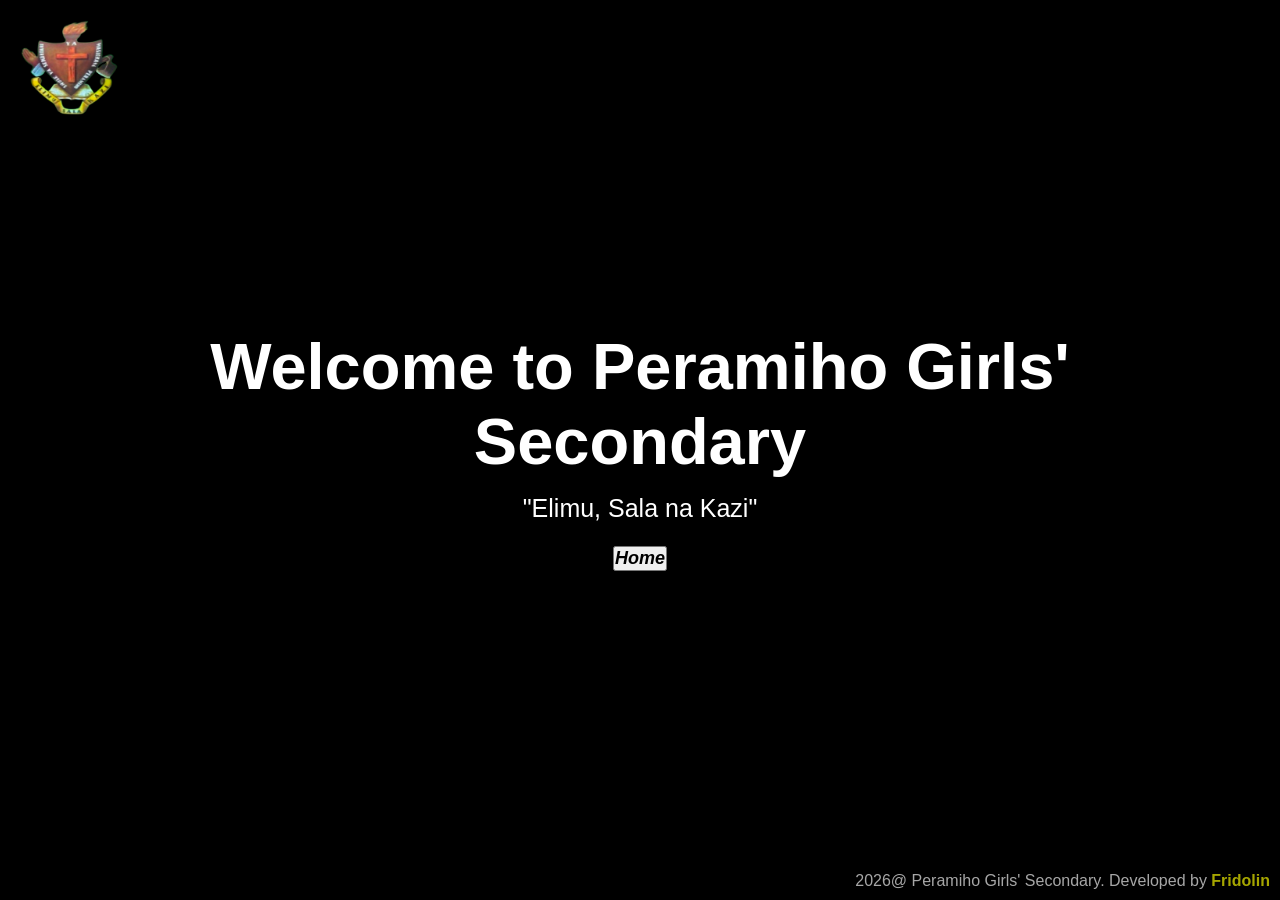
==== commit a613cb0b: "Add files via upload" ====
--- a/index.html
+++ b/index.html
@@ -93,7 +93,7 @@
  
 
     <div class="welcome">
-      <h1>Welcome to Peramiho Girls' Secondary School</h1>
+      <h1>Welcome to Peramiho Girls' Secondary</h1>
       <p>"Elimu, Sala na Kazi"</p>
       <br>
       <p>
